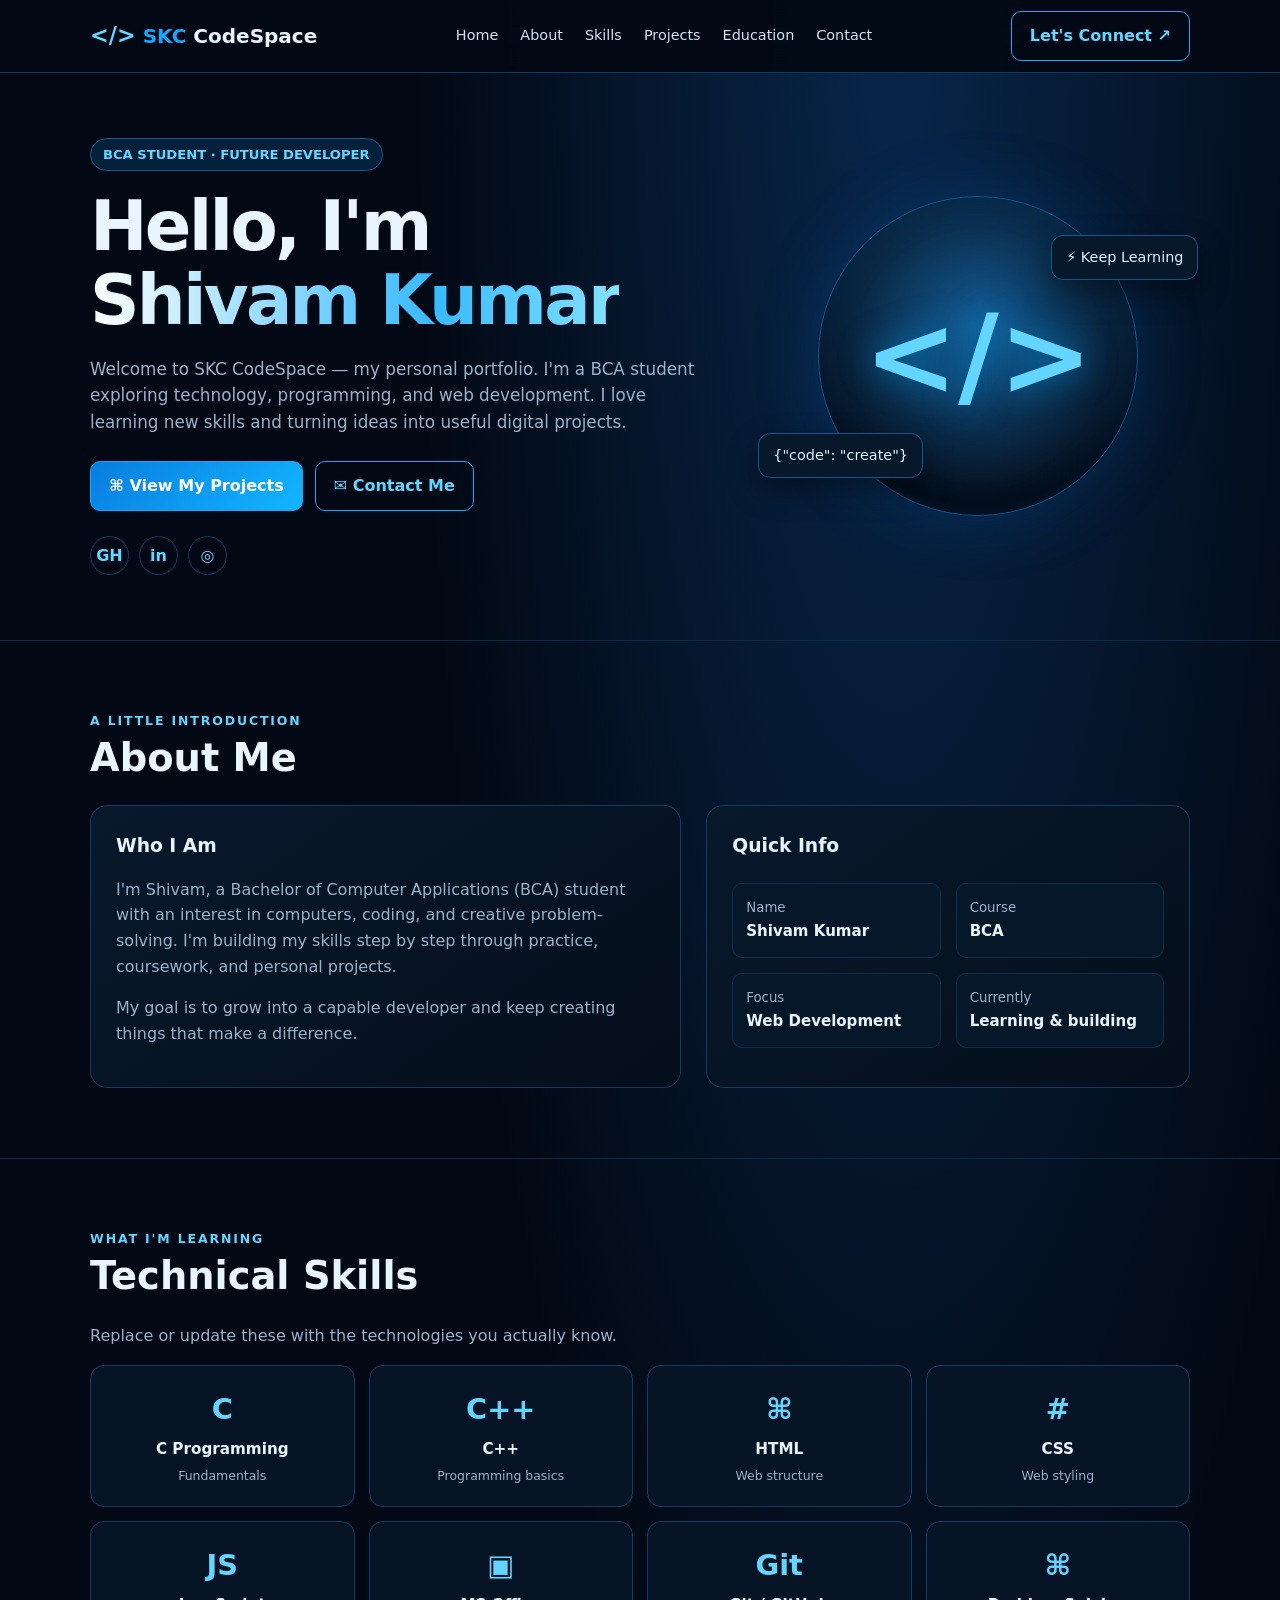
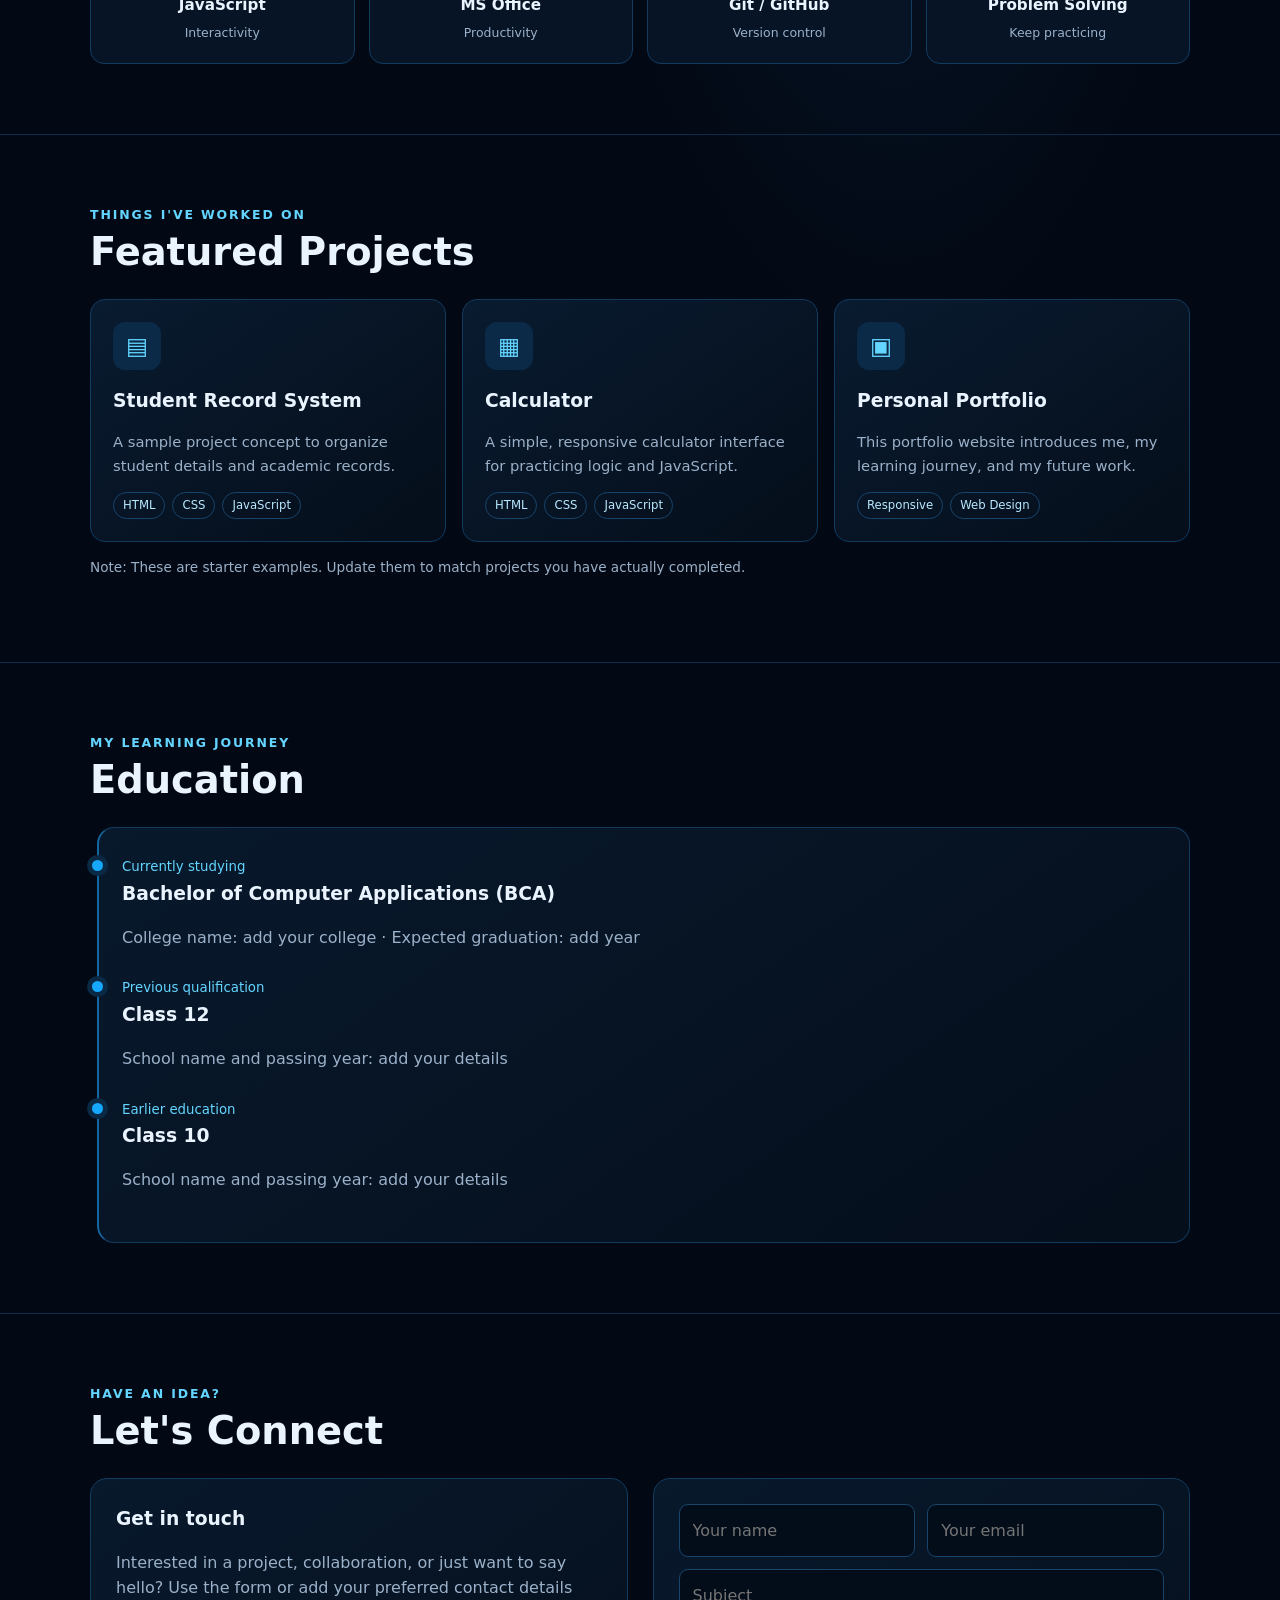
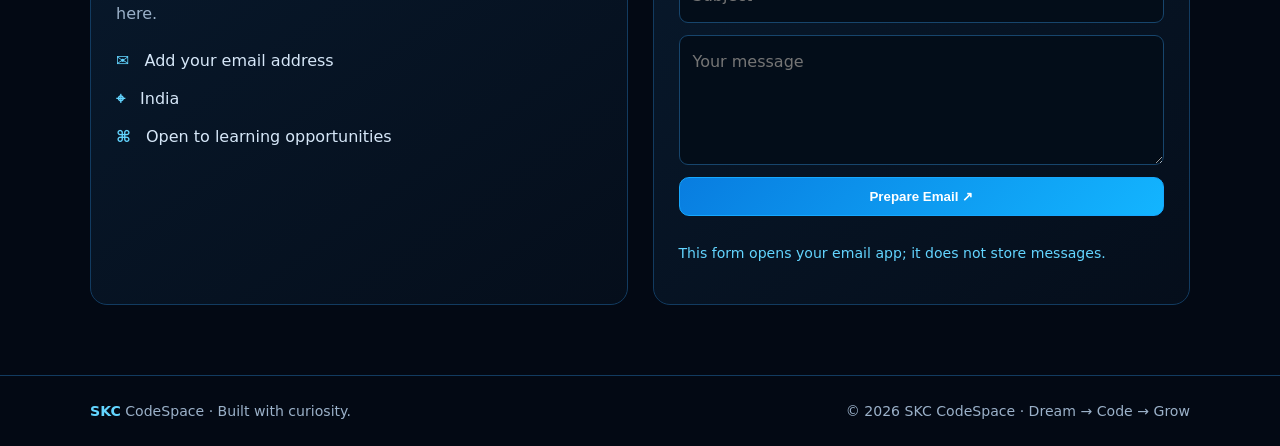
==== index.html @ 84dcc407 "Rename skc_codespace_portfolio.html to index.html" ====
<!DOCTYPE html>
<html lang="en">
<head>
<meta charset="UTF-8">
<meta name="viewport" content="width=device-width, initial-scale=1.0">
<meta name="description" content="SKC CodeSpace — BCA student portfolio">
<title>SKC CodeSpace | Student Portfolio</title>
<style>
:root{--bg:#030914;--panel:#071426;--panel2:#091a30;--blue:#16a8ff;--cyan:#63d5ff;--text:#eaf4ff;--muted:#9bb1c9;--line:#123b60}
*{box-sizing:border-box}html{scroll-behavior:smooth;scroll-padding-top:82px}body{margin:0;background:radial-gradient(ellipse at 70% 0%,#08264a 0%,transparent 38%),var(--bg);color:var(--text);font-family:Inter,system-ui,-apple-system,Segoe UI,Roboto,Arial,sans-serif;line-height:1.6}a{color:inherit;text-decoration:none}.wrap{width:min(1100px,92%);margin:auto}
header{position:sticky;top:0;z-index:10;background:#030914eF;border-bottom:1px solid var(--line);backdrop-filter:blur(14px)}.nav{height:72px;display:flex;align-items:center;justify-content:space-between;gap:20px}.brand{font-weight:800;font-size:1.25rem;white-space:nowrap}.brand b{color:var(--blue)}.brand .mark{color:var(--cyan);font-size:1.4rem;margin-right:7px}.links{display:flex;gap:22px;align-items:center}.links a{font-size:.9rem;color:#d4e3f5}.links a:hover{color:var(--cyan)}.menu{display:none;background:transparent;color:var(--text);border:1px solid var(--line);border-radius:8px;padding:8px 11px;font-size:1.1rem}
.btn{display:inline-flex;align-items:center;justify-content:center;gap:8px;padding:11px 18px;border-radius:10px;border:1px solid var(--blue);background:linear-gradient(135deg,#087de0,#13b5ff);color:white;font-weight:750;cursor:pointer;transition:.2s}.btn:hover{transform:translateY(-2px);filter:brightness(1.12)}.btn.ghost{background:transparent;color:var(--cyan)}
.hero{min-height:500px;display:grid;grid-template-columns:1.2fr .8fr;align-items:center;gap:42px;padding:65px 0}.eyebrow{display:inline-block;border:1px solid #145a88;color:var(--cyan);background:#05203a;border-radius:100px;padding:5px 12px;font-size:.82rem;font-weight:700}.hero h1{font-size:clamp(2.5rem,5.5vw,4.3rem);line-height:1.08;letter-spacing:-.04em;margin:18px 0}.gradient{background:linear-gradient(90deg,#fff,#36baff 65%,#86e1ff);-webkit-background-clip:text;background-clip:text;color:transparent}.hero p{max-width:620px;color:var(--muted);font-size:1.05rem}.actions{display:flex;gap:12px;flex-wrap:wrap;margin-top:25px}.social{display:flex;gap:10px;margin-top:25px}.social a{width:39px;height:39px;border:1px solid var(--line);border-radius:50%;display:grid;place-items:center;color:var(--cyan);font-weight:800}.social a:hover{background:#0b2c4a}.hero-art{min-height:320px;position:relative;display:grid;place-items:center}.orb{width:min(320px,80vw);aspect-ratio:1;border-radius:50%;background:radial-gradient(circle at 50% 40%,#135b94,#07182b 62%,#030914 72%);border:1px solid #14558a;box-shadow:0 0 70px #007de533,inset 0 0 35px #008bff22;display:grid;place-items:center;position:relative}.code-icon{font-size:clamp(4rem,10vw,7rem);font-weight:900;color:var(--cyan);text-shadow:0 0 35px #00aaff88}.float{position:absolute;background:#07182b;border:1px solid #15558b;border-radius:12px;padding:10px 14px;color:#d9f4ff;box-shadow:0 12px 30px #0006;font-size:.9rem}.float.one{top:12%;right:-2%}.float.two{bottom:12%;left:-2%}
section{padding:70px 0;border-top:1px solid #0d2b46}.section-label{color:var(--cyan);font-size:.78rem;font-weight:800;letter-spacing:.15em;text-transform:uppercase}.section-title{font-size:clamp(1.8rem,3vw,2.5rem);margin:4px 0 24px;line-height:1.2}.muted{color:var(--muted)}.about-grid{display:grid;grid-template-columns:1.1fr .9fr;gap:25px}.card{background:linear-gradient(145deg,#08192c,#050e1b);border:1px solid var(--line);border-radius:17px;padding:25px}.card h3{margin:0 0 12px}.info{display:grid;grid-template-columns:1fr 1fr;gap:15px;margin-top:22px}.info div{background:#07172a;border:1px solid #102e4c;border-radius:10px;padding:13px}.info small{display:block;color:var(--muted)}.info strong{font-size:.94rem;overflow-wrap:anywhere}.skills{display:grid;grid-template-columns:repeat(4,1fr);gap:14px}.skill{padding:20px 12px;text-align:center;border:1px solid var(--line);border-radius:14px;background:var(--panel);transition:.2s}.skill:hover,.project:hover{transform:translateY(-4px);border-color:var(--blue)}.skill .symbol{font-size:1.8rem;color:var(--cyan);font-weight:900}.skill h3{font-size:.95rem;margin:5px 0}.skill p{font-size:.78rem;color:var(--muted);margin:0}.projects{display:grid;grid-template-columns:repeat(3,1fr);gap:16px}.project{background:linear-gradient(145deg,#091b30,#050e1a);border:1px solid var(--line);border-radius:15px;padding:22px;transition:.2s}.project .p-icon{width:48px;height:48px;border-radius:12px;background:#0b2a48;color:var(--cyan);display:grid;place-items:center;font-size:1.45rem;margin-bottom:16px}.project h3{margin:0 0 8px}.project p{color:var(--muted);font-size:.92rem}.tags{display:flex;flex-wrap:wrap;gap:7px}.tags span{font-size:.73rem;border:1px solid #17456c;border-radius:50px;padding:3px 9px;color:#b8e9ff}.timeline{border-left:2px solid #1266a1;margin-left:7px;padding-left:23px}.entry{position:relative;margin-bottom:24px}.entry:before{content:"";position:absolute;width:11px;height:11px;border-radius:50%;background:var(--blue);left:-30px;top:7px;box-shadow:0 0 0 5px #0a2945}.entry small{color:var(--cyan)}.contact-grid{display:grid;grid-template-columns:1fr 1fr;gap:25px}.contact-list{display:grid;gap:12px;margin-top:22px}.contact-list a,.contact-list div{color:#d6e7f8}.contact-list b{color:var(--cyan);margin-right:10px}.form{display:grid;gap:12px}.form-row{display:grid;grid-template-columns:1fr 1fr;gap:12px}input,textarea{width:100%;background:#030d19;color:var(--text);border:1px solid #17456c;border-radius:9px;padding:13px;font:inherit;outline:none}input:focus,textarea:focus{border-color:var(--blue);box-shadow:0 0 0 3px #008dff20}textarea{min-height:130px;resize:vertical}.notice{color:var(--cyan);font-size:.88rem;min-height:22px}footer{border-top:1px solid var(--line);padding:24px 0;color:var(--muted);font-size:.88rem}.foot{display:flex;justify-content:space-between;gap:12px;flex-wrap:wrap}
@media(max-width:800px){.links{display:none;position:absolute;top:72px;left:0;right:0;padding:20px 5%;background:#030914;border-bottom:1px solid var(--line);flex-direction:column;align-items:flex-start}.links.open{display:flex}.menu{display:block}.nav .btn{display:none}.hero{grid-template-columns:1fr;padding:55px 0 45px;gap:15px}.hero-art{min-height:280px}.about-grid,.contact-grid{grid-template-columns:1fr}.skills{grid-template-columns:repeat(2,1fr)}.projects{grid-template-columns:1fr 1fr}}
@media(max-width:520px){.projects{grid-template-columns:1fr}.info{grid-template-columns:1fr}.form-row{grid-template-columns:1fr}.hero h1{font-size:2.7rem}.card{padding:20px}section{padding:55px 0}}
</style>
</head>
<body>
<header><div class="wrap nav">
  <a class="brand" href="#home"><span class="mark">&lt;/&gt;</span><b>SKC</b> CodeSpace</a>
  <nav class="links" id="navLinks"><a href="#home">Home</a><a href="#about">About</a><a href="#skills">Skills</a><a href="#projects">Projects</a><a href="#education">Education</a><a href="#contact">Contact</a></nav>
  <a class="btn ghost" href="#contact">Let's Connect ↗</a>
  <button class="menu" id="menuBtn" aria-label="Toggle menu" aria-expanded="false">☰</button>
</div></header>
<main>
<section class="wrap hero" id="home" style="border-top:0">
  <div><span class="eyebrow">BCA STUDENT · FUTURE DEVELOPER</span>
    <h1>Hello, I'm<br><span class="gradient">Shivam Kumar</span></h1>
    <p>Welcome to SKC CodeSpace — my personal portfolio. I'm a BCA student exploring technology, programming, and web development. I love learning new skills and turning ideas into useful digital projects.</p>
    <div class="actions"><a class="btn" href="#projects">⌘ View My Projects</a><a class="btn ghost" href="#contact">✉ Contact Me</a></div>
    <div class="social"><a href="#contact" aria-label="GitHub">GH</a><a href="#contact" aria-label="LinkedIn">in</a><a href="#contact" aria-label="Instagram">◎</a></div>
  </div>
  <div class="hero-art"><div class="orb"><div class="code-icon">&lt;/&gt;</div></div><div class="float one">⚡ Keep Learning</div><div class="float two">{"code": "create"}</div></div>
</section>
<section id="about"><div class="wrap"><div class="section-label">A little introduction</div><h2 class="section-title">About Me</h2>
  <div class="about-grid"><div class="card"><h3>Who I Am</h3><p class="muted">I'm Shivam, a Bachelor of Computer Applications (BCA) student with an interest in computers, coding, and creative problem-solving. I'm building my skills step by step through practice, coursework, and personal projects.</p><p class="muted">My goal is to grow into a capable developer and keep creating things that make a difference.</p></div>
  <div class="card"><h3>Quick Info</h3><div class="info"><div><small>Name</small><strong>Shivam Kumar</strong></div><div><small>Course</small><strong>BCA</strong></div><div><small>Focus</small><strong>Web Development</strong></div><div><small>Currently</small><strong>Learning & building</strong></div></div></div></div>
</div></section>
<section id="skills"><div class="wrap"><div class="section-label">What I'm learning</div><h2 class="section-title">Technical Skills</h2><p class="muted">Replace or update these with the technologies you actually know.</p>
<div class="skills">
<div class="skill"><div class="symbol">C</div><h3>C Programming</h3><p>Fundamentals</p></div>
<div class="skill"><div class="symbol">C++</div><h3>C++</h3><p>Programming basics</p></div>
<div class="skill"><div class="symbol">⌘</div><h3>HTML</h3><p>Web structure</p></div>
<div class="skill"><div class="symbol">#</div><h3>CSS</h3><p>Web styling</p></div>
<div class="skill"><div class="symbol">JS</div><h3>JavaScript</h3><p>Interactivity</p></div>
<div class="skill"><div class="symbol">▣</div><h3>MS Office</h3><p>Productivity</p></div>
<div class="skill"><div class="symbol">Git</div><h3>Git / GitHub</h3><p>Version control</p></div>
<div class="skill"><div class="symbol">⌘</div><h3>Problem Solving</h3><p>Keep practicing</p></div>
</div></div></section>
<section id="projects"><div class="wrap"><div class="section-label">Things I've worked on</div><h2 class="section-title">Featured Projects</h2><div class="projects">
<article class="project"><div class="p-icon">▤</div><h3>Student Record System</h3><p>A sample project concept to organize student details and academic records.</p><div class="tags"><span>HTML</span><span>CSS</span><span>JavaScript</span></div></article>
<article class="project"><div class="p-icon">▦</div><h3>Calculator</h3><p>A simple, responsive calculator interface for practicing logic and JavaScript.</p><div class="tags"><span>HTML</span><span>CSS</span><span>JavaScript</span></div></article>
<article class="project"><div class="p-icon">▣</div><h3>Personal Portfolio</h3><p>This portfolio website introduces me, my learning journey, and my future work.</p><div class="tags"><span>Responsive</span><span>Web Design</span></div></article>
</div><p class="muted" style="font-size:.85rem;margin-top:15px">Note: These are starter examples. Update them to match projects you have actually completed.</p></div></section>
<section id="education"><div class="wrap"><div class="section-label">My learning journey</div><h2 class="section-title">Education</h2><div class="card timeline">
<div class="entry"><small>Currently studying</small><h3>Bachelor of Computer Applications (BCA)</h3><p class="muted">College name: add your college · Expected graduation: add year</p></div>
<div class="entry"><small>Previous qualification</small><h3>Class 12</h3><p class="muted">School name and passing year: add your details</p></div>
<div class="entry"><small>Earlier education</small><h3>Class 10</h3><p class="muted">School name and passing year: add your details</p></div>
</div></div></section>
<section id="contact"><div class="wrap"><div class="section-label">Have an idea?</div><h2 class="section-title">Let's Connect</h2><div class="contact-grid">
<div class="card"><h3>Get in touch</h3><p class="muted">Interested in a project, collaboration, or just want to say hello? Use the form or add your preferred contact details here.</p><div class="contact-list"><div><b>✉</b> Add your email address</div><div><b>⌖</b> India</div><div><b>⌘</b> Open to learning opportunities</div></div></div>
<div class="card"><form class="form" id="contactForm"><div class="form-row"><input name="name" placeholder="Your name" aria-label="Your name" required><input name="email" type="email" placeholder="Your email" aria-label="Your email" required></div><input name="subject" placeholder="Subject" aria-label="Subject"><textarea name="message" placeholder="Your message" aria-label="Your message" required></textarea><button class="btn" type="submit">Prepare Email ↗</button><p class="notice" id="formNotice" aria-live="polite">This form opens your email app; it does not store messages.</p></form></div>
</div></div></section>
</main>
<footer><div class="wrap foot"><span><strong style="color:var(--cyan)">SKC</strong> CodeSpace · Built with curiosity.</span><span>© <span id="year"></span> SKC CodeSpace · Dream → Code → Grow</span></div></footer>
<script>
const menuBtn=document.getElementById('menuBtn'),navLinks=document.getElementById('navLinks');
menuBtn.addEventListener('click',()=>{const open=navLinks.classList.toggle('open');menuBtn.setAttribute('aria-expanded',String(open));});
navLinks.querySelectorAll('a').forEach(a=>a.addEventListener('click',()=>{navLinks.classList.remove('open');menuBtn.setAttribute('aria-expanded','false');}));
document.getElementById('year').textContent=new Date().getFullYear();
document.getElementById('contactForm').addEventListener('submit',e=>{e.preventDefault();const f=new FormData(e.currentTarget);const subject=encodeURIComponent(f.get('subject')||'Message from SKC CodeSpace portfolio');const body=encodeURIComponent(`Name: ${f.get('name')}\nEmail: ${f.get('email')}\n\n${f.get('message')}`);document.getElementById('formNotice').textContent='Opening your email app… Add your email address in the code to receive messages.';window.location.href=`mailto:YOUR_EMAIL@example.com?subject=${subject}&body=${body}`;});
</script>
</body>
</html>
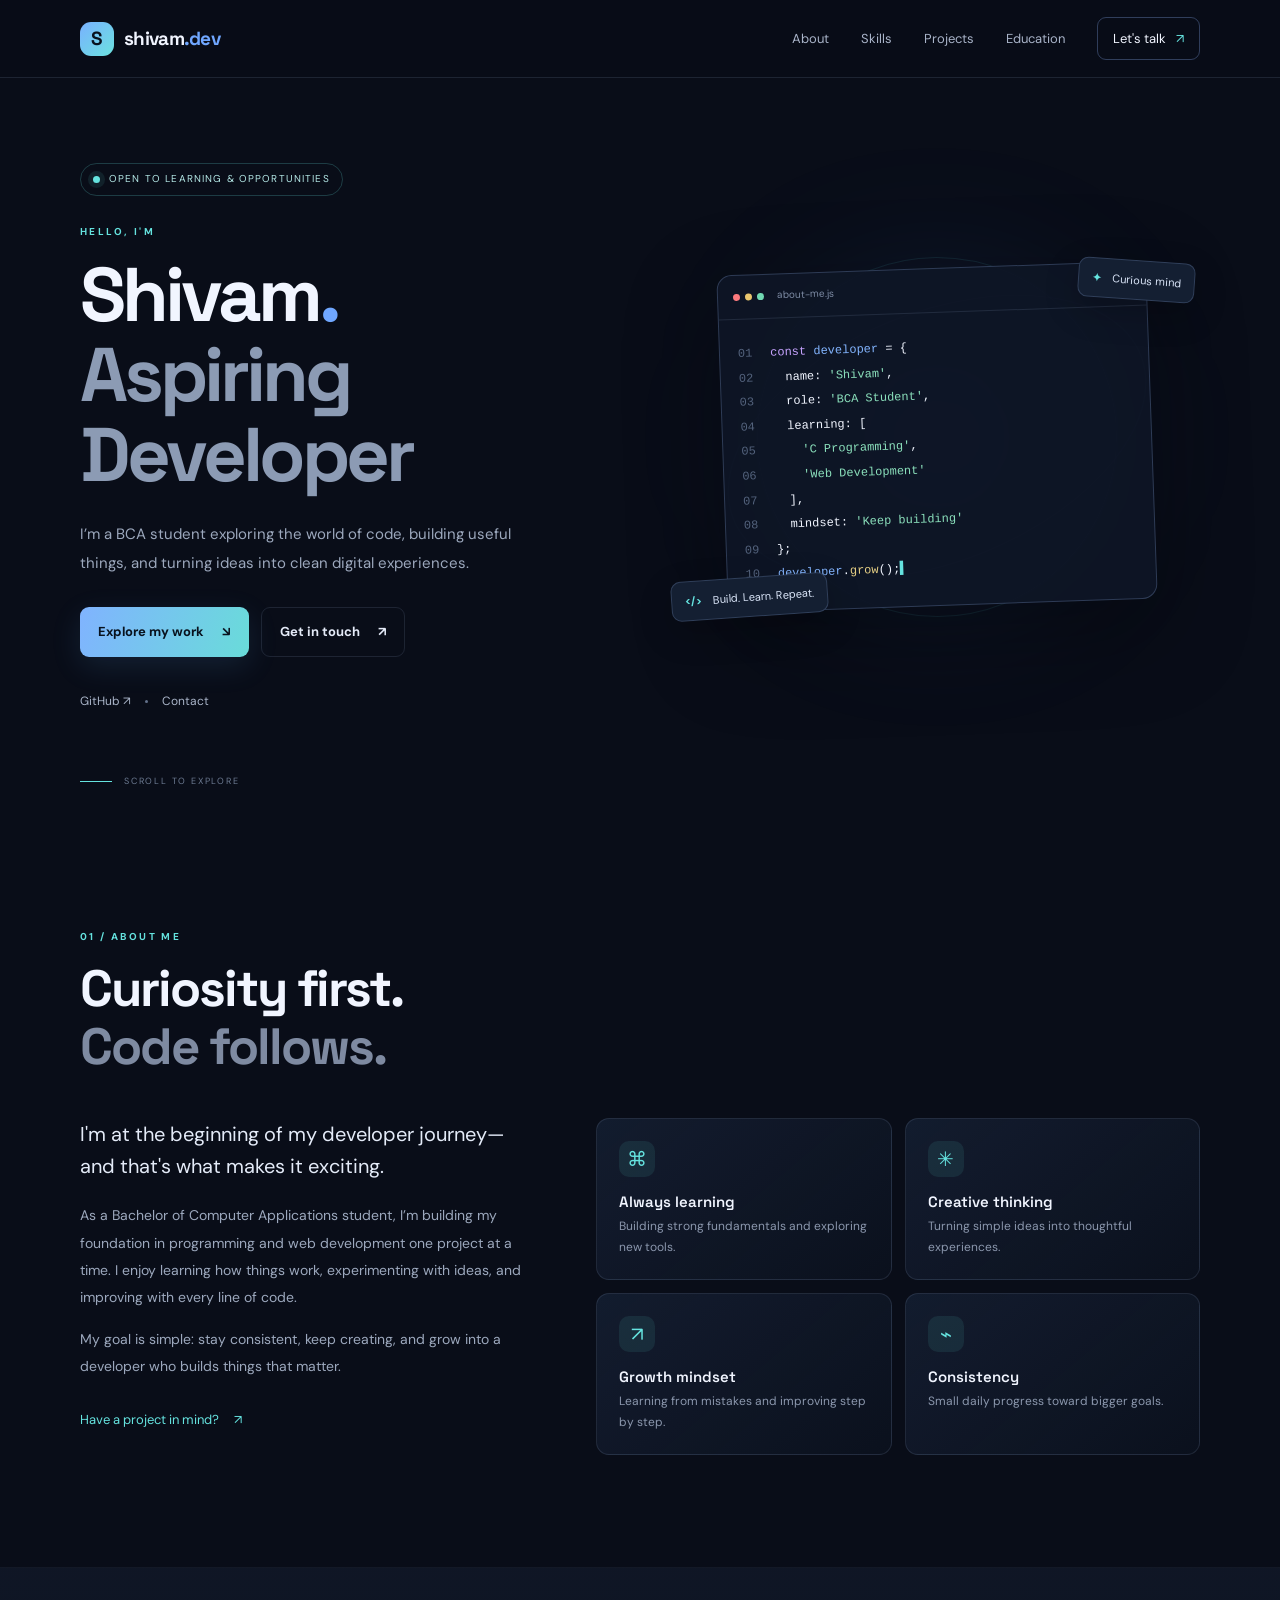
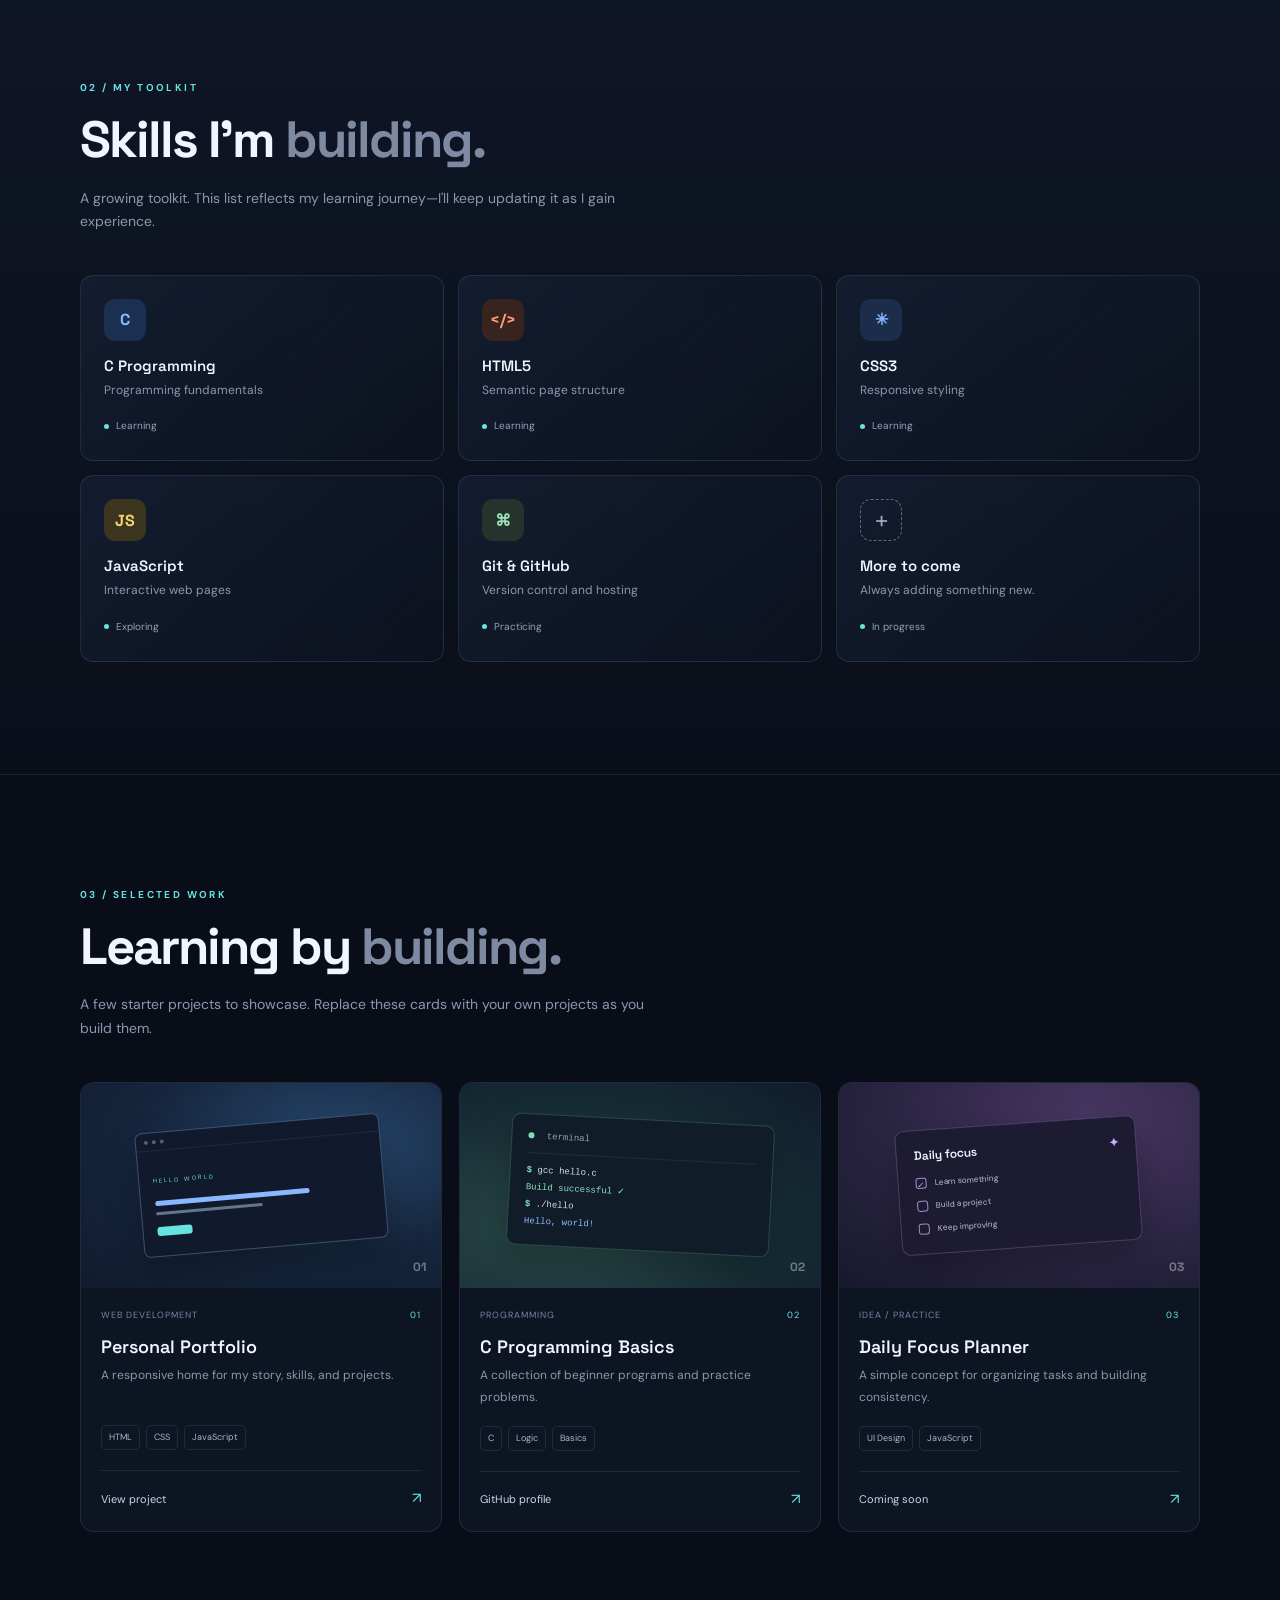
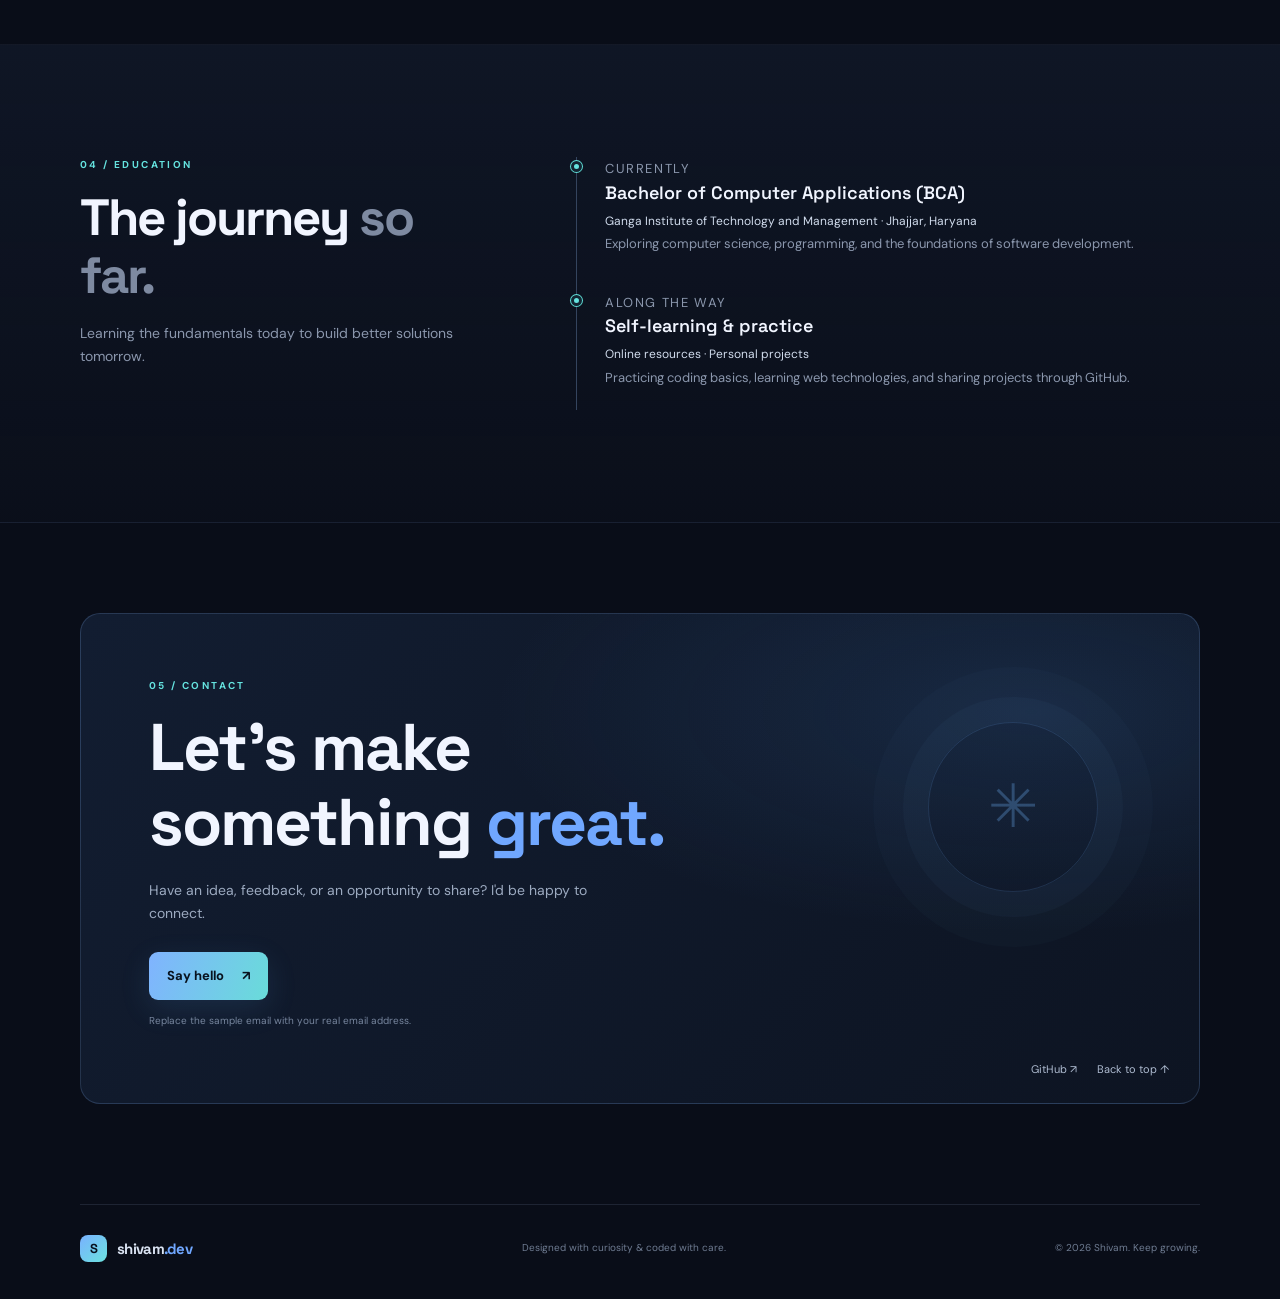
==== commit a4048562: "Add files via upload" ====
--- a/index.html
+++ b/index.html
@@ -1,75 +1,119 @@
 <!DOCTYPE html>
 <html lang="en">
 <head>
-<meta charset="UTF-8">
-<meta name="viewport" content="width=device-width, initial-scale=1.0">
-<meta name="description" content="SKC CodeSpace — BCA student portfolio">
-<title>SKC CodeSpace | Student Portfolio</title>
-<style>
-:root{--bg:#030914;--panel:#071426;--panel2:#091a30;--blue:#16a8ff;--cyan:#63d5ff;--text:#eaf4ff;--muted:#9bb1c9;--line:#123b60}
-*{box-sizing:border-box}html{scroll-behavior:smooth;scroll-padding-top:82px}body{margin:0;background:radial-gradient(ellipse at 70% 0%,#08264a 0%,transparent 38%),var(--bg);color:var(--text);font-family:Inter,system-ui,-apple-system,Segoe UI,Roboto,Arial,sans-serif;line-height:1.6}a{color:inherit;text-decoration:none}.wrap{width:min(1100px,92%);margin:auto}
-header{position:sticky;top:0;z-index:10;background:#030914eF;border-bottom:1px solid var(--line);backdrop-filter:blur(14px)}.nav{height:72px;display:flex;align-items:center;justify-content:space-between;gap:20px}.brand{font-weight:800;font-size:1.25rem;white-space:nowrap}.brand b{color:var(--blue)}.brand .mark{color:var(--cyan);font-size:1.4rem;margin-right:7px}.links{display:flex;gap:22px;align-items:center}.links a{font-size:.9rem;color:#d4e3f5}.links a:hover{color:var(--cyan)}.menu{display:none;background:transparent;color:var(--text);border:1px solid var(--line);border-radius:8px;padding:8px 11px;font-size:1.1rem}
-.btn{display:inline-flex;align-items:center;justify-content:center;gap:8px;padding:11px 18px;border-radius:10px;border:1px solid var(--blue);background:linear-gradient(135deg,#087de0,#13b5ff);color:white;font-weight:750;cursor:pointer;transition:.2s}.btn:hover{transform:translateY(-2px);filter:brightness(1.12)}.btn.ghost{background:transparent;color:var(--cyan)}
-.hero{min-height:500px;display:grid;grid-template-columns:1.2fr .8fr;align-items:center;gap:42px;padding:65px 0}.eyebrow{display:inline-block;border:1px solid #145a88;color:var(--cyan);background:#05203a;border-radius:100px;padding:5px 12px;font-size:.82rem;font-weight:700}.hero h1{font-size:clamp(2.5rem,5.5vw,4.3rem);line-height:1.08;letter-spacing:-.04em;margin:18px 0}.gradient{background:linear-gradient(90deg,#fff,#36baff 65%,#86e1ff);-webkit-background-clip:text;background-clip:text;color:transparent}.hero p{max-width:620px;color:var(--muted);font-size:1.05rem}.actions{display:flex;gap:12px;flex-wrap:wrap;margin-top:25px}.social{display:flex;gap:10px;margin-top:25px}.social a{width:39px;height:39px;border:1px solid var(--line);border-radius:50%;display:grid;place-items:center;color:var(--cyan);font-weight:800}.social a:hover{background:#0b2c4a}.hero-art{min-height:320px;position:relative;display:grid;place-items:center}.orb{width:min(320px,80vw);aspect-ratio:1;border-radius:50%;background:radial-gradient(circle at 50% 40%,#135b94,#07182b 62%,#030914 72%);border:1px solid #14558a;box-shadow:0 0 70px #007de533,inset 0 0 35px #008bff22;display:grid;place-items:center;position:relative}.code-icon{font-size:clamp(4rem,10vw,7rem);font-weight:900;color:var(--cyan);text-shadow:0 0 35px #00aaff88}.float{position:absolute;background:#07182b;border:1px solid #15558b;border-radius:12px;padding:10px 14px;color:#d9f4ff;box-shadow:0 12px 30px #0006;font-size:.9rem}.float.one{top:12%;right:-2%}.float.two{bottom:12%;left:-2%}
-section{padding:70px 0;border-top:1px solid #0d2b46}.section-label{color:var(--cyan);font-size:.78rem;font-weight:800;letter-spacing:.15em;text-transform:uppercase}.section-title{font-size:clamp(1.8rem,3vw,2.5rem);margin:4px 0 24px;line-height:1.2}.muted{color:var(--muted)}.about-grid{display:grid;grid-template-columns:1.1fr .9fr;gap:25px}.card{background:linear-gradient(145deg,#08192c,#050e1b);border:1px solid var(--line);border-radius:17px;padding:25px}.card h3{margin:0 0 12px}.info{display:grid;grid-template-columns:1fr 1fr;gap:15px;margin-top:22px}.info div{background:#07172a;border:1px solid #102e4c;border-radius:10px;padding:13px}.info small{display:block;color:var(--muted)}.info strong{font-size:.94rem;overflow-wrap:anywhere}.skills{display:grid;grid-template-columns:repeat(4,1fr);gap:14px}.skill{padding:20px 12px;text-align:center;border:1px solid var(--line);border-radius:14px;background:var(--panel);transition:.2s}.skill:hover,.project:hover{transform:translateY(-4px);border-color:var(--blue)}.skill .symbol{font-size:1.8rem;color:var(--cyan);font-weight:900}.skill h3{font-size:.95rem;margin:5px 0}.skill p{font-size:.78rem;color:var(--muted);margin:0}.projects{display:grid;grid-template-columns:repeat(3,1fr);gap:16px}.project{background:linear-gradient(145deg,#091b30,#050e1a);border:1px solid var(--line);border-radius:15px;padding:22px;transition:.2s}.project .p-icon{width:48px;height:48px;border-radius:12px;background:#0b2a48;color:var(--cyan);display:grid;place-items:center;font-size:1.45rem;margin-bottom:16px}.project h3{margin:0 0 8px}.project p{color:var(--muted);font-size:.92rem}.tags{display:flex;flex-wrap:wrap;gap:7px}.tags span{font-size:.73rem;border:1px solid #17456c;border-radius:50px;padding:3px 9px;color:#b8e9ff}.timeline{border-left:2px solid #1266a1;margin-left:7px;padding-left:23px}.entry{position:relative;margin-bottom:24px}.entry:before{content:"";position:absolute;width:11px;height:11px;border-radius:50%;background:var(--blue);left:-30px;top:7px;box-shadow:0 0 0 5px #0a2945}.entry small{color:var(--cyan)}.contact-grid{display:grid;grid-template-columns:1fr 1fr;gap:25px}.contact-list{display:grid;gap:12px;margin-top:22px}.contact-list a,.contact-list div{color:#d6e7f8}.contact-list b{color:var(--cyan);margin-right:10px}.form{display:grid;gap:12px}.form-row{display:grid;grid-template-columns:1fr 1fr;gap:12px}input,textarea{width:100%;background:#030d19;color:var(--text);border:1px solid #17456c;border-radius:9px;padding:13px;font:inherit;outline:none}input:focus,textarea:focus{border-color:var(--blue);box-shadow:0 0 0 3px #008dff20}textarea{min-height:130px;resize:vertical}.notice{color:var(--cyan);font-size:.88rem;min-height:22px}footer{border-top:1px solid var(--line);padding:24px 0;color:var(--muted);font-size:.88rem}.foot{display:flex;justify-content:space-between;gap:12px;flex-wrap:wrap}
-@media(max-width:800px){.links{display:none;position:absolute;top:72px;left:0;right:0;padding:20px 5%;background:#030914;border-bottom:1px solid var(--line);flex-direction:column;align-items:flex-start}.links.open{display:flex}.menu{display:block}.nav .btn{display:none}.hero{grid-template-columns:1fr;padding:55px 0 45px;gap:15px}.hero-art{min-height:280px}.about-grid,.contact-grid{grid-template-columns:1fr}.skills{grid-template-columns:repeat(2,1fr)}.projects{grid-template-columns:1fr 1fr}}
-@media(max-width:520px){.projects{grid-template-columns:1fr}.info{grid-template-columns:1fr}.form-row{grid-template-columns:1fr}.hero h1{font-size:2.7rem}.card{padding:20px}section{padding:55px 0}}
-</style>
+  <meta charset="UTF-8">
+  <meta name="viewport" content="width=device-width, initial-scale=1.0">
+  <meta name="theme-color" content="#090d18">
+  <meta name="description" content="Shivam's personal portfolio — BCA student, aspiring developer, and creative problem solver.">
+  <title>Shivam | Developer Portfolio</title>
+  <link rel="preconnect" href="https://fonts.googleapis.com">
+  <link rel="preconnect" href="https://fonts.gstatic.com" crossorigin>
+  <link href="https://fonts.googleapis.com/css2?family=DM+Sans:wght@400;500;600;700&family=Space+Grotesk:wght@400;500;600;700&display=swap" rel="stylesheet">
+  <link rel="stylesheet" href="style.css">
 </head>
 <body>
-<header><div class="wrap nav">
-  <a class="brand" href="#home"><span class="mark">&lt;/&gt;</span><b>SKC</b> CodeSpace</a>
-  <nav class="links" id="navLinks"><a href="#home">Home</a><a href="#about">About</a><a href="#skills">Skills</a><a href="#projects">Projects</a><a href="#education">Education</a><a href="#contact">Contact</a></nav>
-  <a class="btn ghost" href="#contact">Let's Connect ↗</a>
-  <button class="menu" id="menuBtn" aria-label="Toggle menu" aria-expanded="false">☰</button>
-</div></header>
-<main>
-<section class="wrap hero" id="home" style="border-top:0">
-  <div><span class="eyebrow">BCA STUDENT · FUTURE DEVELOPER</span>
-    <h1>Hello, I'm<br><span class="gradient">Shivam Kumar</span></h1>
-    <p>Welcome to SKC CodeSpace — my personal portfolio. I'm a BCA student exploring technology, programming, and web development. I love learning new skills and turning ideas into useful digital projects.</p>
-    <div class="actions"><a class="btn" href="#projects">⌘ View My Projects</a><a class="btn ghost" href="#contact">✉ Contact Me</a></div>
-    <div class="social"><a href="#contact" aria-label="GitHub">GH</a><a href="#contact" aria-label="LinkedIn">in</a><a href="#contact" aria-label="Instagram">◎</a></div>
-  </div>
-  <div class="hero-art"><div class="orb"><div class="code-icon">&lt;/&gt;</div></div><div class="float one">⚡ Keep Learning</div><div class="float two">{"code": "create"}</div></div>
-</section>
-<section id="about"><div class="wrap"><div class="section-label">A little introduction</div><h2 class="section-title">About Me</h2>
-  <div class="about-grid"><div class="card"><h3>Who I Am</h3><p class="muted">I'm Shivam, a Bachelor of Computer Applications (BCA) student with an interest in computers, coding, and creative problem-solving. I'm building my skills step by step through practice, coursework, and personal projects.</p><p class="muted">My goal is to grow into a capable developer and keep creating things that make a difference.</p></div>
-  <div class="card"><h3>Quick Info</h3><div class="info"><div><small>Name</small><strong>Shivam Kumar</strong></div><div><small>Course</small><strong>BCA</strong></div><div><small>Focus</small><strong>Web Development</strong></div><div><small>Currently</small><strong>Learning & building</strong></div></div></div></div>
-</div></section>
-<section id="skills"><div class="wrap"><div class="section-label">What I'm learning</div><h2 class="section-title">Technical Skills</h2><p class="muted">Replace or update these with the technologies you actually know.</p>
-<div class="skills">
-<div class="skill"><div class="symbol">C</div><h3>C Programming</h3><p>Fundamentals</p></div>
-<div class="skill"><div class="symbol">C++</div><h3>C++</h3><p>Programming basics</p></div>
-<div class="skill"><div class="symbol">⌘</div><h3>HTML</h3><p>Web structure</p></div>
-<div class="skill"><div class="symbol">#</div><h3>CSS</h3><p>Web styling</p></div>
-<div class="skill"><div class="symbol">JS</div><h3>JavaScript</h3><p>Interactivity</p></div>
-<div class="skill"><div class="symbol">▣</div><h3>MS Office</h3><p>Productivity</p></div>
-<div class="skill"><div class="symbol">Git</div><h3>Git / GitHub</h3><p>Version control</p></div>
-<div class="skill"><div class="symbol">⌘</div><h3>Problem Solving</h3><p>Keep practicing</p></div>
-</div></div></section>
-<section id="projects"><div class="wrap"><div class="section-label">Things I've worked on</div><h2 class="section-title">Featured Projects</h2><div class="projects">
-<article class="project"><div class="p-icon">▤</div><h3>Student Record System</h3><p>A sample project concept to organize student details and academic records.</p><div class="tags"><span>HTML</span><span>CSS</span><span>JavaScript</span></div></article>
-<article class="project"><div class="p-icon">▦</div><h3>Calculator</h3><p>A simple, responsive calculator interface for practicing logic and JavaScript.</p><div class="tags"><span>HTML</span><span>CSS</span><span>JavaScript</span></div></article>
-<article class="project"><div class="p-icon">▣</div><h3>Personal Portfolio</h3><p>This portfolio website introduces me, my learning journey, and my future work.</p><div class="tags"><span>Responsive</span><span>Web Design</span></div></article>
-</div><p class="muted" style="font-size:.85rem;margin-top:15px">Note: These are starter examples. Update them to match projects you have actually completed.</p></div></section>
-<section id="education"><div class="wrap"><div class="section-label">My learning journey</div><h2 class="section-title">Education</h2><div class="card timeline">
-<div class="entry"><small>Currently studying</small><h3>Bachelor of Computer Applications (BCA)</h3><p class="muted">College name: add your college · Expected graduation: add year</p></div>
-<div class="entry"><small>Previous qualification</small><h3>Class 12</h3><p class="muted">School name and passing year: add your details</p></div>
-<div class="entry"><small>Earlier education</small><h3>Class 10</h3><p class="muted">School name and passing year: add your details</p></div>
-</div></div></section>
-<section id="contact"><div class="wrap"><div class="section-label">Have an idea?</div><h2 class="section-title">Let's Connect</h2><div class="contact-grid">
-<div class="card"><h3>Get in touch</h3><p class="muted">Interested in a project, collaboration, or just want to say hello? Use the form or add your preferred contact details here.</p><div class="contact-list"><div><b>✉</b> Add your email address</div><div><b>⌖</b> India</div><div><b>⌘</b> Open to learning opportunities</div></div></div>
-<div class="card"><form class="form" id="contactForm"><div class="form-row"><input name="name" placeholder="Your name" aria-label="Your name" required><input name="email" type="email" placeholder="Your email" aria-label="Your email" required></div><input name="subject" placeholder="Subject" aria-label="Subject"><textarea name="message" placeholder="Your message" aria-label="Your message" required></textarea><button class="btn" type="submit">Prepare Email ↗</button><p class="notice" id="formNotice" aria-live="polite">This form opens your email app; it does not store messages.</p></form></div>
-</div></div></section>
-</main>
-<footer><div class="wrap foot"><span><strong style="color:var(--cyan)">SKC</strong> CodeSpace · Built with curiosity.</span><span>© <span id="year"></span> SKC CodeSpace · Dream → Code → Grow</span></div></footer>
-<script>
-const menuBtn=document.getElementById('menuBtn'),navLinks=document.getElementById('navLinks');
-menuBtn.addEventListener('click',()=>{const open=navLinks.classList.toggle('open');menuBtn.setAttribute('aria-expanded',String(open));});
-navLinks.querySelectorAll('a').forEach(a=>a.addEventListener('click',()=>{navLinks.classList.remove('open');menuBtn.setAttribute('aria-expanded','false');}));
-document.getElementById('year').textContent=new Date().getFullYear();
-document.getElementById('contactForm').addEventListener('submit',e=>{e.preventDefault();const f=new FormData(e.currentTarget);const subject=encodeURIComponent(f.get('subject')||'Message from SKC CodeSpace portfolio');const body=encodeURIComponent(`Name: ${f.get('name')}\nEmail: ${f.get('email')}\n\n${f.get('message')}`);document.getElementById('formNotice').textContent='Opening your email app… Add your email address in the code to receive messages.';window.location.href=`mailto:YOUR_EMAIL@example.com?subject=${subject}&body=${body}`;});
-</script>
+  <div class="progress-bar" id="progressBar"></div>
+  <header class="site-header">
+    <nav class="nav container" aria-label="Main navigation">
+      <a class="logo" href="#home" aria-label="Shivam home"><span class="logo-mark">S</span><span>shivam<span class="accent">.dev</span></span></a>
+      <button class="menu-toggle" id="menuToggle" aria-label="Open navigation" aria-expanded="false"><span></span><span></span><span></span></button>
+      <div class="nav-links" id="navLinks">
+        <a href="#about">About</a><a href="#skills">Skills</a><a href="#projects">Projects</a><a href="#education">Education</a>
+        <a class="nav-contact" href="#contact">Let's talk <span>↗</span></a>
+      </div>
+    </nav>
+  </header>
+
+  <main>
+    <section class="hero section container" id="home">
+      <div class="hero-copy reveal">
+        <div class="availability"><span class="pulse"></span> OPEN TO LEARNING & OPPORTUNITIES</div>
+        <p class="eyebrow">HELLO, I'M</p>
+        <h1>Shivam<span class="accent">.</span><br><span class="outline-text">Aspiring Developer</span></h1>
+        <p class="hero-description">I’m a BCA student exploring the world of code, building useful things, and turning ideas into clean digital experiences.</p>
+        <div class="hero-actions">
+          <a class="button button-primary" href="#projects">Explore my work <span>↘</span></a>
+          <a class="button button-ghost" href="#contact">Get in touch <span>↗</span></a>
+        </div>
+        <div class="social-row">
+          <!-- Replace these URLs with your own profile links -->
+          <a href="https://github.com/shivamkumarchaudhari7763-cmd" target="_blank" rel="noreferrer">GitHub ↗</a>
+          <span class="social-dot"></span><a href="#contact">Contact</a>
+        </div>
+      </div>
+      <div class="hero-art reveal" aria-label="Decorative developer illustration">
+        <div class="orbit orbit-one"></div><div class="orbit orbit-two"></div>
+        <div class="code-window">
+          <div class="window-top"><div class="window-dots"><i></i><i></i><i></i></div><span>about-me.js</span><span class="window-lock">●</span></div>
+          <div class="code-lines">
+            <p><span class="line-no">01</span> <span class="purple">const</span> <span class="blue">developer</span> = {</p>
+            <p><span class="line-no">02</span> &nbsp; name: <span class="green">'Shivam'</span>,</p>
+            <p><span class="line-no">03</span> &nbsp; role: <span class="green">'BCA Student'</span>,</p>
+            <p><span class="line-no">04</span> &nbsp; learning: [</p>
+            <p><span class="line-no">05</span> &nbsp; &nbsp; <span class="green">'C Programming'</span>,</p>
+            <p><span class="line-no">06</span> &nbsp; &nbsp; <span class="green">'Web Development'</span></p>
+            <p><span class="line-no">07</span> &nbsp; ],</p>
+            <p><span class="line-no">08</span> &nbsp; mindset: <span class="green">'Keep building'</span></p>
+            <p><span class="line-no">09</span> };</p>
+            <p><span class="line-no">10</span> <span class="blue">developer</span>.<span class="yellow">grow</span>();<span class="cursor">▍</span></p>
+          </div>
+        </div>
+        <div class="floating-tag tag-top"><span class="tag-icon">✦</span> Curious mind</div>
+        <div class="floating-tag tag-bottom"><span class="tag-icon">&lt;/&gt;</span> Build. Learn. Repeat.</div>
+        <div class="hero-glow"></div>
+      </div>
+      <a class="scroll-cue" href="#about"><span class="scroll-line"></span> SCROLL TO EXPLORE</a>
+    </section>
+
+    <section class="section container" id="about">
+      <div class="section-heading reveal"><p class="eyebrow">01 / ABOUT ME</p><h2>Curiosity first.<br><span class="muted">Code follows.</span></h2></div>
+      <div class="about-grid">
+        <div class="about-copy reveal"><p class="lead">I'm at the beginning of my developer journey—and that's what makes it exciting.</p><p>As a Bachelor of Computer Applications student, I’m building my foundation in programming and web development one project at a time. I enjoy learning how things work, experimenting with ideas, and improving with every line of code.</p><p>My goal is simple: stay consistent, keep creating, and grow into a developer who builds things that matter.</p><a class="text-link" href="#contact">Have a project in mind? <span>↗</span></a></div>
+        <div class="about-cards reveal">
+          <article class="mini-card"><span class="mini-icon">⌘</span><h3>Always learning</h3><p>Building strong fundamentals and exploring new tools.</p></article>
+          <article class="mini-card"><span class="mini-icon">✳</span><h3>Creative thinking</h3><p>Turning simple ideas into thoughtful experiences.</p></article>
+          <article class="mini-card"><span class="mini-icon">↗</span><h3>Growth mindset</h3><p>Learning from mistakes and improving step by step.</p></article>
+          <article class="mini-card"><span class="mini-icon">⌁</span><h3>Consistency</h3><p>Small daily progress toward bigger goals.</p></article>
+        </div>
+      </div>
+    </section>
+
+    <section class="section section-tint" id="skills">
+      <div class="container">
+        <div class="section-heading reveal"><p class="eyebrow">02 / MY TOOLKIT</p><h2>Skills I'm <span class="muted">building.</span></h2><p class="section-intro">A growing toolkit. This list reflects my learning journey—I'll keep updating it as I gain experience.</p></div>
+        <div class="skills-grid reveal">
+          <article class="skill-card"><div class="skill-symbol c-symbol">C</div><h3>C Programming</h3><p>Programming fundamentals</p><span class="skill-status"><i></i> Learning</span></article>
+          <article class="skill-card"><div class="skill-symbol html-symbol">&lt;/&gt;</div><h3>HTML5</h3><p>Semantic page structure</p><span class="skill-status"><i></i> Learning</span></article>
+          <article class="skill-card"><div class="skill-symbol css-symbol">✳</div><h3>CSS3</h3><p>Responsive styling</p><span class="skill-status"><i></i> Learning</span></article>
+          <article class="skill-card"><div class="skill-symbol js-symbol">JS</div><h3>JavaScript</h3><p>Interactive web pages</p><span class="skill-status"><i></i> Exploring</span></article>
+          <article class="skill-card"><div class="skill-symbol git-symbol">⌘</div><h3>Git & GitHub</h3><p>Version control and hosting</p><span class="skill-status"><i></i> Practicing</span></article>
+          <article class="skill-card learning-card"><div class="learning-icon">+</div><h3>More to come</h3><p>Always adding something new.</p><span class="skill-status"><i></i> In progress</span></article>
+        </div>
+      </div>
+    </section>
+
+    <section class="section container" id="projects">
+      <div class="section-heading reveal"><p class="eyebrow">03 / SELECTED WORK</p><h2>Learning by <span class="muted">building.</span></h2><p class="section-intro">A few starter projects to showcase. Replace these cards with your own projects as you build them.</p></div>
+      <div class="projects-grid">
+        <article class="project-card reveal"><div class="project-visual visual-one"><div class="visual-browser"><div class="browser-bar"><i></i><i></i><i></i></div><div class="browser-content"><span class="visual-label">HELLO WORLD</span><div class="visual-big-line"></div><div class="visual-small-line"></div><div class="visual-button"></div></div></div><span class="visual-number">01</span></div><div class="project-info"><div class="project-meta"><span>WEB DEVELOPMENT</span><span>01</span></div><h3>Personal Portfolio</h3><p>A responsive home for my story, skills, and projects.</p><div class="tag-list"><span>HTML</span><span>CSS</span><span>JavaScript</span></div><a class="project-link" href="#contact">View project <span>↗</span></a></div></article>
+        <article class="project-card reveal"><div class="project-visual visual-two"><div class="terminal-card"><div class="terminal-title"><span></span> terminal</div><p><b>$</b> gcc hello.c</p><p class="terminal-ok">Build successful ✓</p><p><b>$</b> ./hello</p><p class="terminal-output">Hello, world!</p></div><span class="visual-number">02</span></div><div class="project-info"><div class="project-meta"><span>PROGRAMMING</span><span>02</span></div><h3>C Programming Basics</h3><p>A collection of beginner programs and practice problems.</p><div class="tag-list"><span>C</span><span>Logic</span><span>Basics</span></div><a class="project-link" href="https://github.com/shivamkumarchaudhari7763-cmd" target="_blank" rel="noreferrer">GitHub profile <span>↗</span></a></div></article>
+        <article class="project-card reveal"><div class="project-visual visual-three"><div class="todo-card"><div class="todo-heading">Daily focus <span>✦</span></div><div class="todo-item"><i>✓</i><span>Learn something</span></div><div class="todo-item"><i></i><span>Build a project</span></div><div class="todo-item"><i></i><span>Keep improving</span></div></div><span class="visual-number">03</span></div><div class="project-info"><div class="project-meta"><span>IDEA / PRACTICE</span><span>03</span></div><h3>Daily Focus Planner</h3><p>A simple concept for organizing tasks and building consistency.</p><div class="tag-list"><span>UI Design</span><span>JavaScript</span></div><a class="project-link" href="#contact">Coming soon <span>↗</span></a></div></article>
+      </div>
+    </section>
+
+    <section class="section section-tint" id="education">
+      <div class="container education-layout">
+        <div class="section-heading reveal"><p class="eyebrow">04 / EDUCATION</p><h2>The journey <span class="muted">so far.</span></h2><p class="section-intro">Learning the fundamentals today to build better solutions tomorrow.</p></div>
+        <div class="timeline reveal"><div class="timeline-item"><span class="timeline-dot"></span><p class="timeline-date">CURRENTLY</p><h3>Bachelor of Computer Applications (BCA)</h3><p class="timeline-place">Ganga Institute of Technology and Management · Jhajjar, Haryana</p><p>Exploring computer science, programming, and the foundations of software development.</p></div><div class="timeline-item"><span class="timeline-dot"></span><p class="timeline-date">ALONG THE WAY</p><h3>Self-learning & practice</h3><p class="timeline-place">Online resources · Personal projects</p><p>Practicing coding basics, learning web technologies, and sharing projects through GitHub.</p></div></div>
+      </div>
+    </section>
+
+    <section class="section container contact-section" id="contact">
+      <div class="contact-panel reveal"><div class="contact-orb"></div><p class="eyebrow">05 / CONTACT</p><h2>Let's make<br>something <span class="accent">great.</span></h2><p class="contact-copy">Have an idea, feedback, or an opportunity to share? I'd be happy to connect.</p><a class="button button-primary" href="mailto:your-email@example.com" id="emailButton">Say hello <span>↗</span></a><p class="email-note">Replace the sample email with your real email address.</p><div class="contact-socials"><a href="https://github.com/shivamkumarchaudhari7763-cmd" target="_blank" rel="noreferrer">GitHub ↗</a><a href="#home">Back to top ↑</a></div></div>
+    </section>
+  </main>
+
+  <footer class="footer container"><a class="logo" href="#home"><span class="logo-mark">S</span><span>shivam<span class="accent">.dev</span></span></a><p>Designed with curiosity & coded with care.</p><p>© <span id="year"></span> Shivam. Keep growing.</p></footer>
+  <script src="script.js"></script>
 </body>
 </html>
--- a/style.css
+++ b/style.css
@@ -0,0 +1 @@
+ :root{--bg:#090d18;--panel:#101727;--panel2:#131d30;--text:#f1f5ff;--muted:#8b97ad;--blue:#70a7ff;--cyan:#65e3df;--line:rgba(169,190,231,.13);--font:'DM Sans',sans-serif;--display:'Space Grotesk',sans-serif}*{box-sizing:border-box}html{scroll-behavior:smooth;scroll-padding-top:90px}body{margin:0;background:var(--bg);color:var(--text);font-family:var(--font);line-height:1.65;overflow-x:hidden}a{color:inherit;text-decoration:none}.container{width:min(1120px,calc(100% - 48px));margin-inline:auto}.accent{color:var(--blue)}.muted{color:#7e8aa1}.section{padding:112px 0;position:relative}.section-tint{background:linear-gradient(180deg,rgba(17,25,42,.72),rgba(12,17,29,.45));border-block:1px solid rgba(169,190,231,.06)}.progress-bar{height:3px;width:0;position:fixed;top:0;left:0;z-index:1000;background:linear-gradient(90deg,var(--blue),var(--cyan))}.site-header{height:78px;position:sticky;top:0;z-index:100;background:rgba(9,13,24,.82);backdrop-filter:blur(18px);border-bottom:1px solid var(--line)}.nav{height:100%;display:flex;align-items:center;justify-content:space-between}.logo{display:inline-flex;align-items:center;gap:10px;font:700 19px var(--display);letter-spacing:-.7px}.logo-mark{width:34px;height:34px;border-radius:11px;background:linear-gradient(135deg,#79b1ff,#6be2df);display:grid;place-items:center;color:#08111e;font-weight:700}.nav-links{display:flex;align-items:center;gap:32px;color:#a9b4c9;font-size:13px}.nav-links a{transition:color .2s}.nav-links a:hover,.social-row a:hover{color:var(--cyan)}.nav-contact{border:1px solid rgba(130,169,235,.32);padding:10px 15px;border-radius:9px;color:var(--text)!important}.nav-contact span{color:var(--cyan);margin-left:7px}.menu-toggle{display:none;background:none;border:0;padding:8px}.menu-toggle span{display:block;width:24px;height:2px;background:white;margin:5px}.hero{min-height:660px;display:grid;grid-template-columns:1.03fr .97fr;align-items:center;gap:36px;padding-top:85px;padding-bottom:105px}.availability{display:inline-flex;align-items:center;gap:9px;border:1px solid rgba(101,227,223,.22);border-radius:50px;padding:7px 12px;color:#b5e9e7;font-size:10px;letter-spacing:1.15px;margin-bottom:28px}.pulse{height:7px;width:7px;border-radius:50%;background:var(--cyan);box-shadow:0 0 0 5px rgba(101,227,223,.09)}.eyebrow{font-size:10px;letter-spacing:2.4px;font-weight:700;color:var(--cyan);margin:0 0 15px}.hero h1{font:700 clamp(48px,6vw,76px)/1.05 var(--display);letter-spacing:-4px;margin:0}.outline-text{color:#8c9bb4}.hero-description{color:#9ca8bd;max-width:480px;font-size:15px;line-height:1.9;margin:26px 0 30px}.hero-actions{display:flex;gap:12px;flex-wrap:wrap}.button{display:inline-flex;align-items:center;gap:18px;padding:13px 18px;border-radius:9px;font-size:13px;font-weight:700;transition:transform .2s,box-shadow .2s}.button:hover{transform:translateY(-3px)}.button-primary{background:linear-gradient(110deg,#80b3ff,#69dcd9);color:#08121e;box-shadow:0 9px 30px rgba(94,169,238,.13)}.button-ghost{border:1px solid var(--line);color:#e4eaf7}.social-row{display:flex;align-items:center;gap:14px;margin-top:35px;color:#aab5c9;font-size:12px}.social-dot{height:3px;width:3px;border-radius:50%;background:#63718a}.hero-art{height:430px;position:relative;display:grid;place-items:center}.hero-glow{position:absolute;width:280px;height:280px;border-radius:50%;background:rgba(73,135,240,.16);filter:blur(80px);z-index:-1}.orbit{position:absolute;border:1px solid rgba(111,164,255,.13);border-radius:50%;transform:rotate(-22deg)}.orbit-one{width:440px;height:250px}.orbit-two{width:360px;height:360px;border-color:rgba(100,226,220,.1)}.code-window{width:min(100%,430px);background:rgba(14,22,38,.94);border:1px solid rgba(144,176,231,.25);border-radius:15px;overflow:hidden;box-shadow:0 30px 90px rgba(0,0,0,.35);position:relative;z-index:2;transform:rotate(-2deg)}.window-top{height:44px;border-bottom:1px solid var(--line);display:flex;align-items:center;padding:0 15px;gap:13px;color:#7d8ba4;font-size:10px}.window-dots{display:flex;gap:5px}.window-dots i,.browser-bar i{width:7px;height:7px;border-radius:50%;background:#50627d}.window-dots i:first-child{background:#fb797d}.window-dots i:nth-child(2){background:#e9c66e}.window-dots i:nth-child(3){background:#70d8b2}.window-lock{margin-left:auto;color:var(--cyan)}.code-lines{padding:22px 18px 24px;font:12px/2.05 ui-monospace,SFMono-Regular,Menlo,monospace;white-space:nowrap}.code-lines p{margin:0}.line-no{display:inline-block;width:25px;color:#53627c}.purple{color:#c7a3ff}.blue{color:#83b5ff}.green{color:#8be0bc}.yellow{color:#e6cf84}.cursor{color:var(--cyan);animation:blink 1s step-end infinite}@keyframes blink{50%{opacity:0}}.floating-tag{position:absolute;background:#141f32;border:1px solid rgba(144,176,231,.22);border-radius:10px;padding:10px 13px;font-size:11px;color:#dbe6f9;box-shadow:0 12px 35px #0003;z-index:3}.tag-icon{color:var(--cyan);font-weight:bold;margin-right:8px}.tag-top{top:38px;right:5px;transform:rotate(4deg)}.tag-bottom{bottom:35px;left:-3px;transform:rotate(-4deg)}.scroll-cue{position:absolute;bottom:28px;left:0;display:flex;align-items:center;gap:12px;color:#6d7b92;font-size:9px;letter-spacing:1.8px}.scroll-line{width:32px;height:1px;background:var(--cyan)}.section-heading{margin-bottom:42px}.section-heading h2,.contact-panel h2{font:700 clamp(35px,4vw,51px)/1.14 var(--display);letter-spacing:-2px;margin:0}.section-intro{max-width:570px;color:var(--muted);font-size:14px;margin:17px 0 0}.about-grid{display:grid;grid-template-columns:.85fr 1.15fr;gap:70px;align-items:start}.about-copy p{color:#9ca8bd;font-size:14px;line-height:1.95}.about-copy .lead{font-size:20px;color:#e4ebf8;line-height:1.6;margin-top:0}.text-link{display:inline-flex;gap:15px;color:var(--cyan);font-size:13px;margin-top:15px}.about-cards{display:grid;grid-template-columns:1fr 1fr;gap:13px}.mini-card,.skill-card{border:1px solid var(--line);background:linear-gradient(140deg,rgba(20,30,49,.9),rgba(12,18,31,.8));border-radius:13px;padding:22px;transition:transform .25s,border-color .25s}.mini-card:hover,.skill-card:hover,.project-card:hover{transform:translateY(-5px);border-color:rgba(101,227,223,.35)}.mini-icon{width:36px;height:36px;border-radius:10px;display:grid;place-items:center;background:rgba(101,227,223,.09);color:var(--cyan);font-size:20px}.mini-card h3,.skill-card h3{font:600 15px var(--display);margin:15px 0 5px}.mini-card p,.skill-card p{font-size:12px;color:var(--muted);margin:0;line-height:1.7}.skills-grid{display:grid;grid-template-columns:repeat(3,1fr);gap:14px}.skill-card{padding:23px}.skill-symbol{height:42px;width:42px;display:grid;place-items:center;border-radius:11px;font:700 16px var(--display);margin-bottom:12px}.c-symbol{background:#1b2f51;color:#8bbaff}.html-symbol{background:#39231f;color:#ff9d75}.css-symbol{background:#1b2d4a;color:#83b6ff}.js-symbol{background:#3b3520;color:#f4d56d}.git-symbol{background:#26332d;color:#9ce4bb}.learning-icon{height:42px;width:42px;display:grid;place-items:center;border:1px dashed #5a6a83;border-radius:11px;color:#9aabc5;font-size:24px;margin-bottom:12px}.skill-status{display:inline-flex;align-items:center;gap:7px;color:#93a3ba;font-size:10px;margin-top:18px}.skill-status i{width:5px;height:5px;background:var(--cyan);border-radius:50%}.projects-grid{display:grid;grid-template-columns:repeat(3,1fr);gap:17px}.project-card{border:1px solid var(--line);border-radius:14px;overflow:hidden;background:#0d1422;transition:transform .25s,border-color .25s}.project-visual{height:205px;position:relative;display:grid;place-items:center;overflow:hidden}.visual-one{background:radial-gradient(ellipse at 70% 30%,#28496e,#15253c 55%,#111b2e)}.visual-two{background:radial-gradient(ellipse at 30% 70%,#2c4d4a,#162c34 60%,#101b2b)}.visual-three{background:radial-gradient(ellipse at 70% 20%,#493763,#292441 60%,#17182c)}.visual-number{position:absolute;bottom:13px;right:15px;color:#ffffff64;font:700 12px var(--display)}.visual-browser{width:68%;height:125px;border:1px solid #9fc3ff50;border-radius:7px;background:#101a2c;transform:rotate(-5deg);box-shadow:0 15px 35px #0004}.browser-bar{height:18px;border-bottom:1px solid #ffffff12;display:flex;gap:4px;align-items:center;padding-left:8px}.browser-bar i{width:4px;height:4px}.browser-content{padding:14px}.visual-label{font-size:6px;letter-spacing:2px;color:var(--cyan)}.visual-big-line,.visual-small-line{height:5px;border-radius:5px;background:#8ab8ff;margin-top:10px;width:72%}.visual-small-line{height:3px;width:50%;background:#64758f;margin-top:6px}.visual-button{width:35px;height:9px;border-radius:3px;background:var(--cyan);margin-top:12px}.terminal-card{background:#101d28;border:1px solid #8ce1bc35;border-radius:9px;width:73%;padding:14px 16px;box-shadow:0 15px 35px #0004;transform:rotate(3deg);font:9px/1.9 ui-monospace,monospace}.terminal-title{color:#8ea6ad;border-bottom:1px solid #ffffff12;padding-bottom:7px;margin-bottom:9px}.terminal-title span{display:inline-block;width:6px;height:6px;background:#83dbad;border-radius:50%;margin-right:7px}.terminal-card p{margin:0;color:#d1e1e1}.terminal-card b{color:#8ce1bc}.terminal-ok{color:#8ce1bc!important}.terminal-output{color:#90baff!important}.todo-card{width:67%;padding:17px;background:#1c1b32;border:1px solid #c5a2ff40;border-radius:9px;box-shadow:0 15px 35px #0004;transform:rotate(-4deg)}.todo-heading{font:600 12px var(--display);margin-bottom:13px}.todo-heading span{float:right;color:#d0a8ff}.todo-item{display:flex;align-items:center;gap:8px;font-size:8px;color:#c7c3db;margin-top:10px}.todo-item i{width:11px;height:11px;border:1px solid #a68bc8;border-radius:3px}.todo-item:first-of-type i{background:#c3a3ff}.project-info{padding:20px}.project-meta{display:flex;justify-content:space-between;font-size:9px;letter-spacing:1px;color:#7888a2}.project-meta span:last-child{color:var(--cyan)}.project-info h3{font:600 18px var(--display);margin:13px 0 7px}.project-info p{font-size:12px;line-height:1.8;color:var(--muted);min-height:43px;margin:0}.tag-list{display:flex;flex-wrap:wrap;gap:6px;margin-top:17px}.tag-list span{font-size:9px;padding:4px 7px;border:1px solid var(--line);border-radius:5px;color:#a9b8cf}.project-link{display:flex;justify-content:space-between;align-items:center;border-top:1px solid var(--line);padding-top:15px;margin-top:20px;font-size:11px;color:#cbd7eb}.project-link span{color:var(--cyan);font-size:15px}.education-layout{display:grid;grid-template-columns:.8fr 1.2fr;gap:80px}.timeline{border-left:1px solid #34445e;padding-left:28px}.timeline-item{position:relative;padding:0 0 35px}.timeline-item:last-child{padding-bottom:0}.timeline-dot{position:absolute;left:-34px;top:4px;width:11px;height:11px;background:var(--cyan);border:3px solid #132532;border-radius:50%;box-shadow:0 0 0 1px #5fded7}.timeline-date{font-size:9px;letter-spacing:1.6px;color:var(--cyan);margin:0 0 9px}.timeline-item h3{font:600 18px var(--display);margin:0 0 7px}.timeline-place{color:#d1dced!important;font-size:12px!important}.timeline-item p{font-size:13px;color:var(--muted);margin:0;line-height:1.8}.contact-section{padding-top:90px;padding-bottom:100px}.contact-panel{position:relative;overflow:hidden;border:1px solid rgba(132,173,239,.2);border-radius:20px;padding:64px 68px;background:radial-gradient(ellipse at 85% 20%,rgba(67,126,197,.17),transparent 40%),linear-gradient(135deg,#121d31,#0d1422)}.contact-panel h2{font-size:clamp(43px,6vw,66px);margin-bottom:19px}.contact-copy{max-width:450px;color:#9caac0;font-size:14px;margin-bottom:27px}.contact-orb{position:absolute;right:9%;top:22%;width:170px;height:170px;border:1px solid #72b5ff28;border-radius:50%;box-shadow:0 0 0 25px #72b5ff08,0 0 0 55px #72b5ff05}.contact-orb:after{content:'✳';position:absolute;inset:0;display:grid;place-items:center;font-size:60px;color:#72b5ff4a}.email-note{font-size:10px;color:#77869e;margin-top:13px}.contact-socials{display:flex;gap:20px;position:absolute;bottom:25px;right:30px;font-size:11px;color:#aebbd0}.contact-socials a:hover{color:var(--cyan)}.footer{display:flex;align-items:center;justify-content:space-between;gap:20px;padding:25px 0 32px;border-top:1px solid var(--line);color:#6f7c92;font-size:10px}.footer .logo{color:#dbe4f3;font-size:15px}.footer .logo-mark{width:27px;height:27px;border-radius:8px;font-size:13px}.reveal{opacity:0;transform:translateY(20px);transition:opacity .7s ease,transform .7s ease}.reveal.visible{opacity:1;transform:translateY(0)}@media(prefers-reduced-motion:reduce){html{scroll-behavior:auto}*,*:before,*:after{animation-duration:.01ms!important;transition-duration:.01ms!important}.reveal{opacity:1;transform:none}}@media(max-width:850px){.section{padding:85px 0}.hero{min-height:auto;grid-template-columns:1fr;padding-top:75px;padding-bottom:95px;gap:20px}.hero-copy{max-width:650px}.hero-art{height:390px;margin-top:15px}.code-window{max-width:420px}.tag-top{right:8%}.tag-bottom{left:7%}.scroll-cue{bottom:28px}.about-grid,.education-layout{grid-template-columns:1fr;gap:35px}.skills-grid{grid-template-columns:repeat(2,1fr)}.projects-grid{grid-template-columns:repeat(2,1fr)}.project-card:last-child{grid-column:1/-1}.project-card:last-child .project-visual{height:180px}.contact-panel{padding:50px 38px}.contact-orb{right:-40px;opacity:.7}}@media(max-width:600px){.container{width:min(100% - 34px,1120px)}.site-header{height:68px}.menu-toggle{display:block;cursor:pointer}.nav-links{display:none;position:absolute;top:67px;left:0;right:0;padding:20px 24px 24px;background:#0d1422;border-bottom:1px solid var(--line);flex-direction:column;align-items:stretch;gap:18px}.nav-links.open{display:flex}.nav-contact{text-align:center}.hero{padding-top:60px}.hero h1{font-size:51px;letter-spacing:-2.8px}.hero-description{font-size:14px}.availability{font-size:8px;letter-spacing:.8px}.hero-art{height:330px}.code-lines{font-size:10px;padding:17px 10px}.window-top{height:38px}.orbit-one{width:330px;height:200px}.orbit-two{width:290px;height:290px}.floating-tag{font-size:9px;padding:8px 10px}.tag-top{right:0;top:16px}.tag-bottom{left:0;bottom:16px}.section-heading h2{font-size:38px}.about-cards{gap:9px}.mini-card{padding:16px}.mini-card h3{font-size:13px}.mini-card p{font-size:11px}.skills-grid{gap:9px}.skill-card{padding:16px}.skill-card h3{font-size:13px}.skill-card p{font-size:11px}.projects-grid{grid-template-columns:1fr}.project-card:last-child{grid-column:auto}.project-visual,.project-card:last-child .project-visual{height:200px}.project-info p{min-height:0}.contact-panel{padding:40px 24px 85px}.contact-panel h2{font-size:45px}.contact-orb{width:110px;height:110px;top:35px;right:-38px;opacity:.45}.contact-orb:after{font-size:38px}.contact-socials{left:24px;right:24px;bottom:22px;justify-content:space-between}.footer{flex-wrap:wrap;justify-content:center;text-align:center;gap:8px 18px}.footer p{width:100%;margin:0}.scroll-cue{font-size:8px}.section-intro{font-size:13px}}
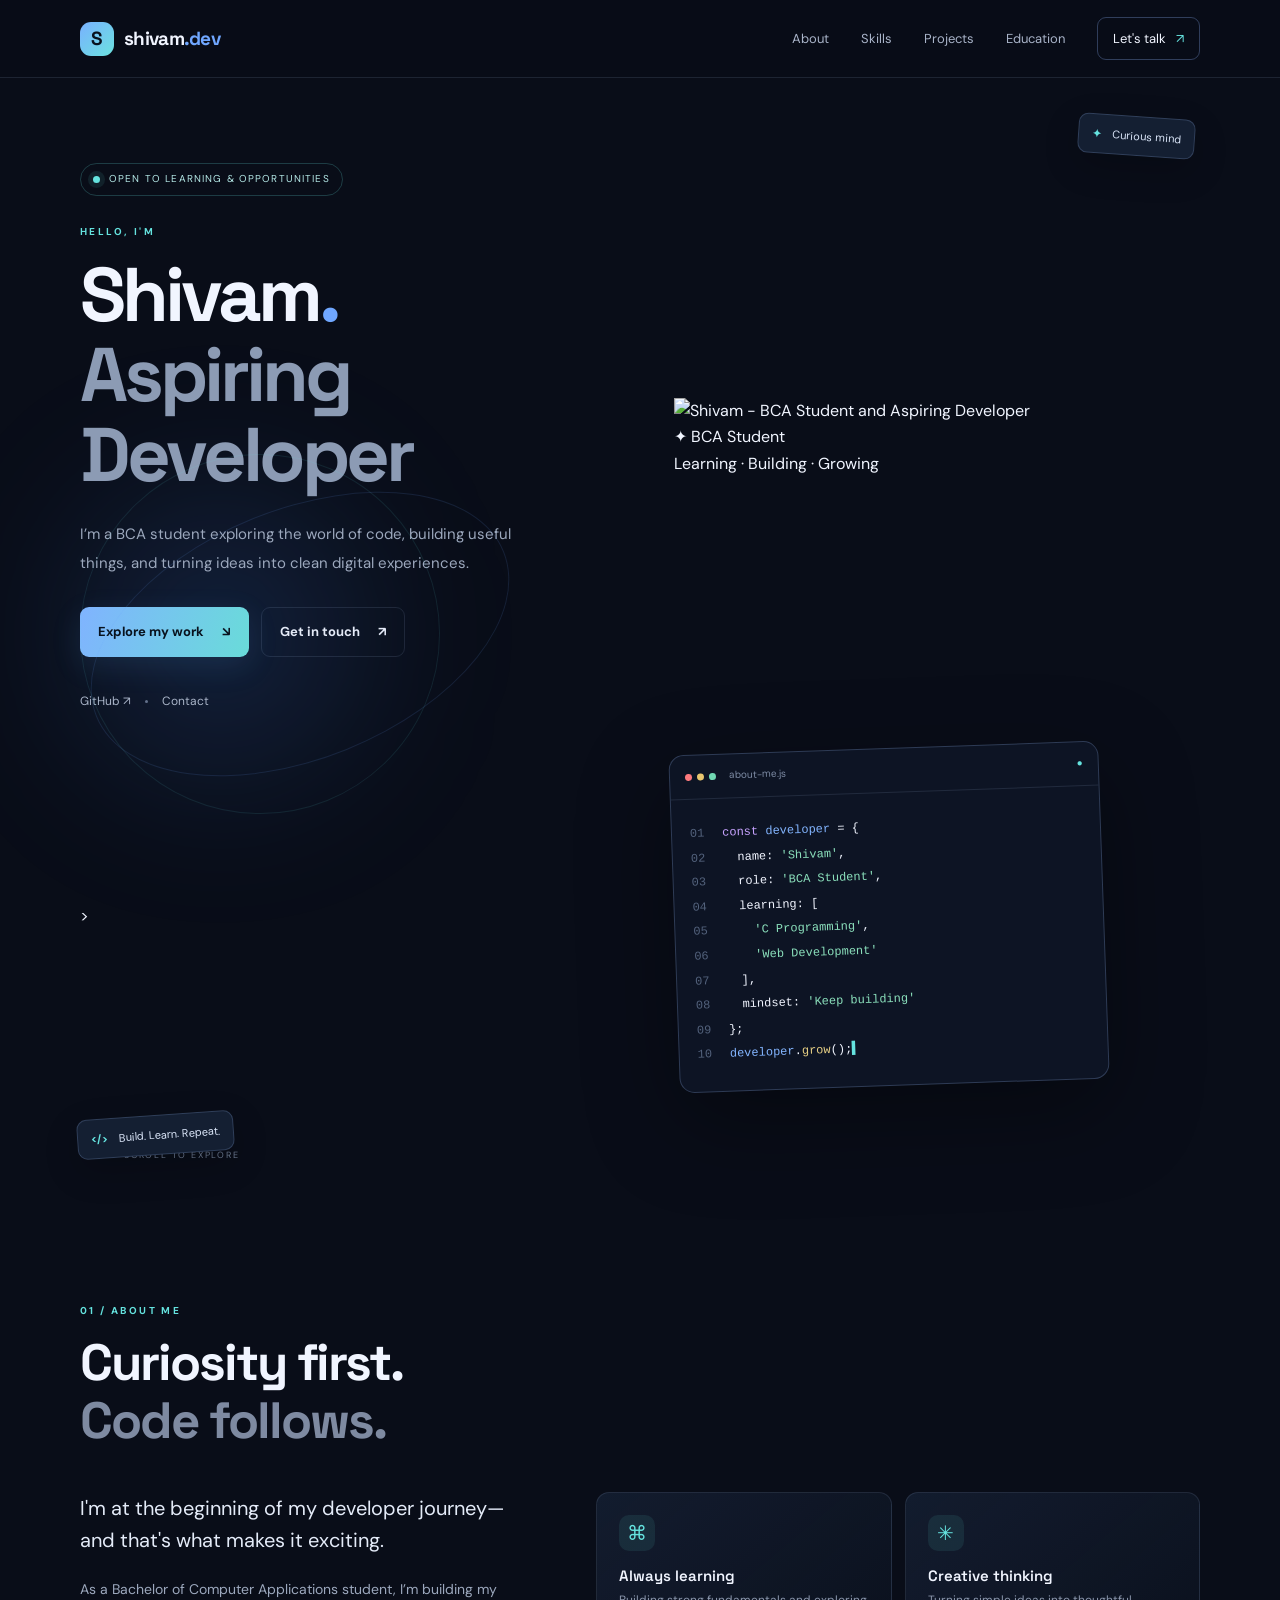
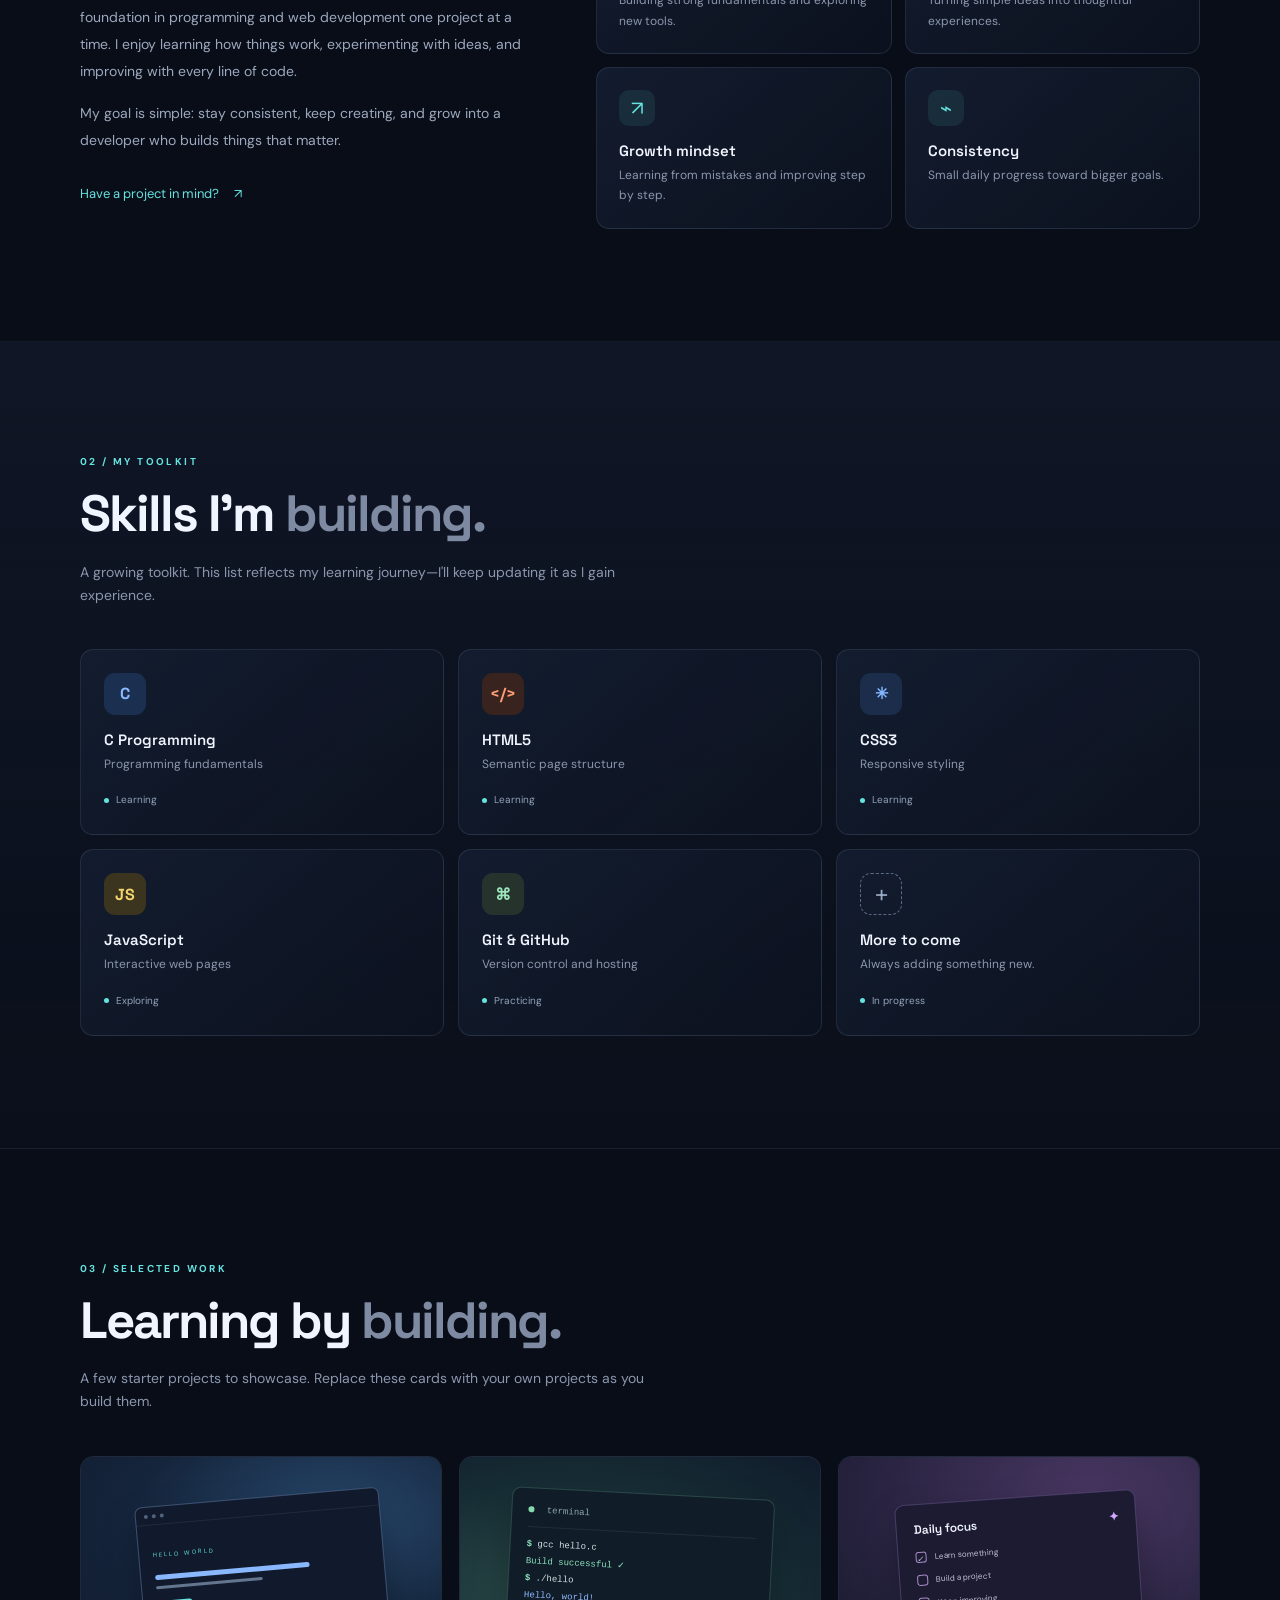
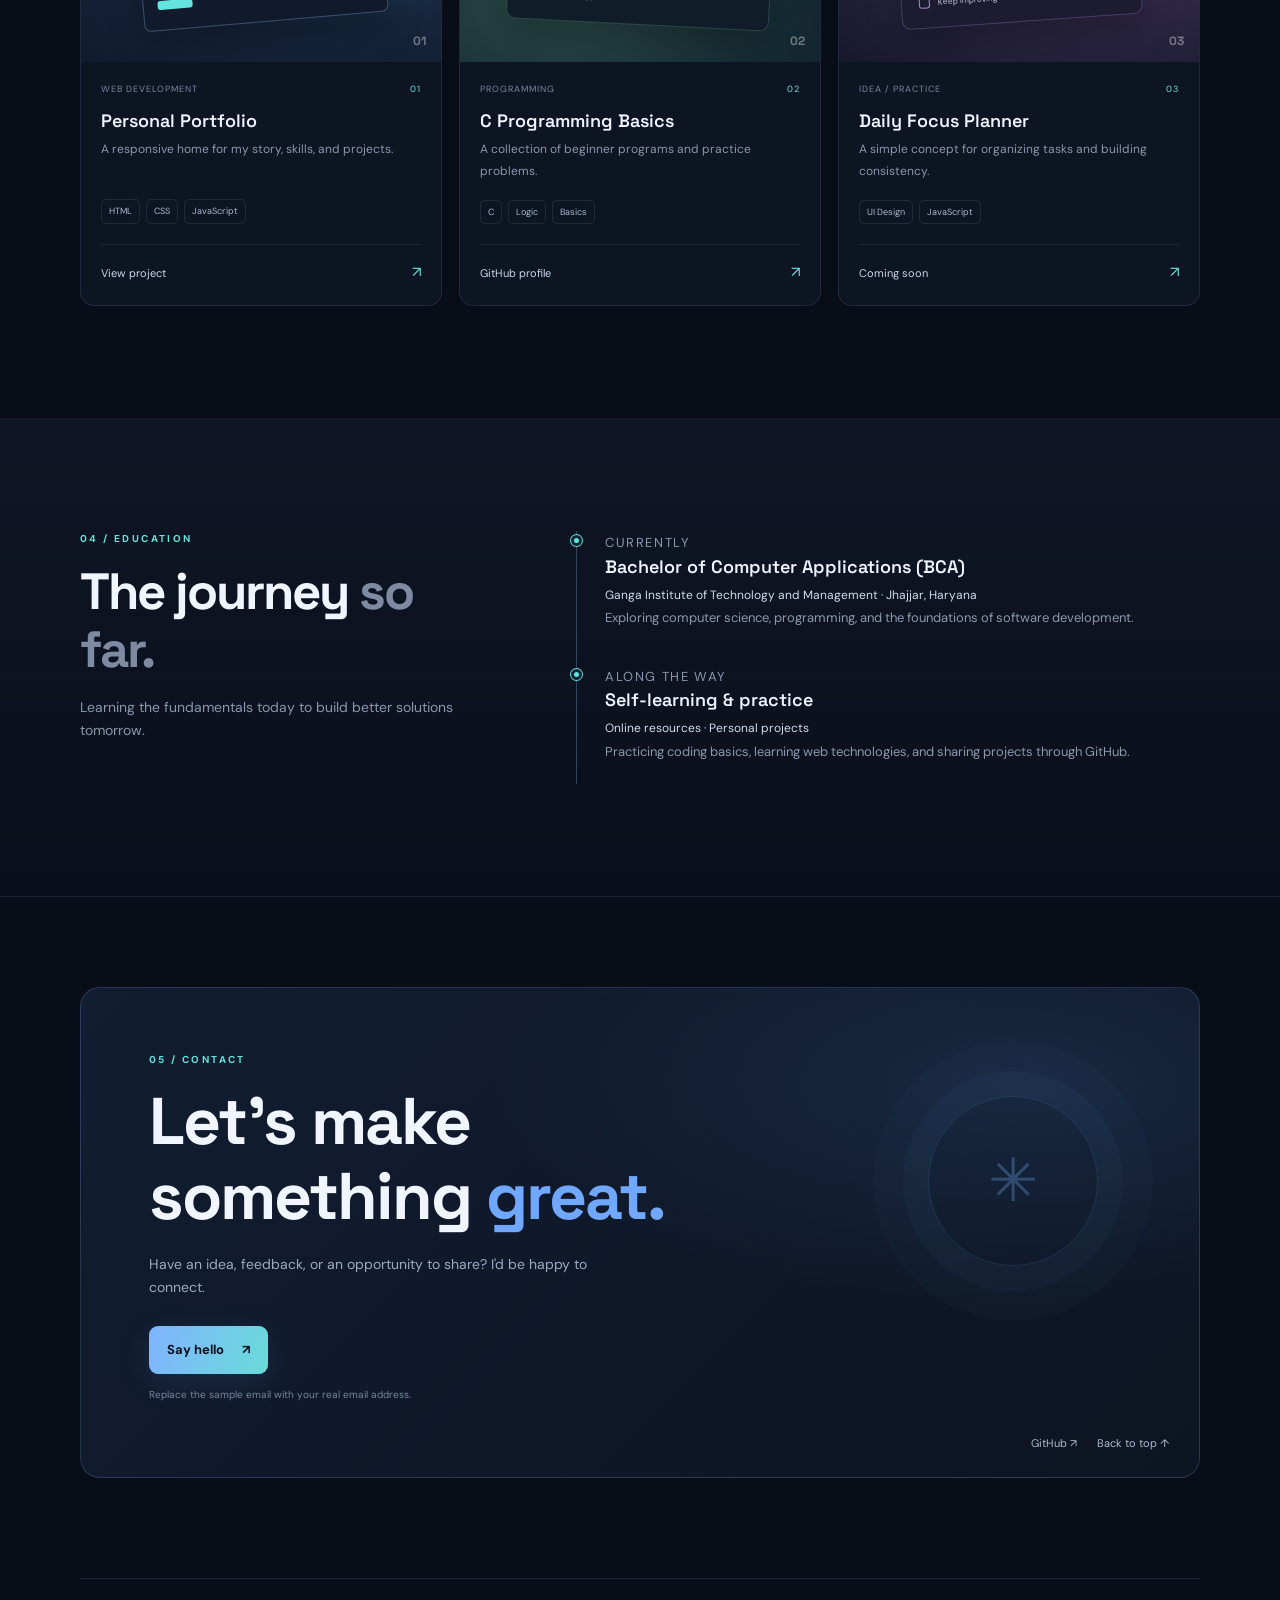
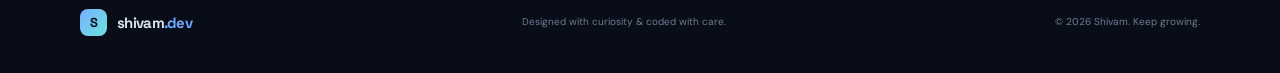
==== commit f2475f35: "Update index.html" ====
--- a/index.html
+++ b/index.html
@@ -41,7 +41,26 @@
           <span class="social-dot"></span><a href="#contact">Contact</a>
         </div>
       </div>
-      <div class="hero-art reveal" aria-label="Decorative developer illustration">
+      <div
+<div class="hero-photo-wrap">
+  <div class="photo-glow"></div>
+
+  <img
+    src="profile.jpg"
+    alt="Shivam - BCA Student and Aspiring Developer"
+    class="hero-photo"
+  />
+
+  <div class="photo-badge">
+    <span>✦</span> BCA Student
+  </div>
+
+  <div class="photo-caption">
+    <span class="photo-status"></span>
+    Learning · Building · Growing
+  </div>
+</div>
+  >
         <div class="orbit orbit-one"></div><div class="orbit orbit-two"></div>
         <div class="code-window">
           <div class="window-top"><div class="window-dots"><i></i><i></i><i></i></div><span>about-me.js</span><span class="window-lock">●</span></div>
